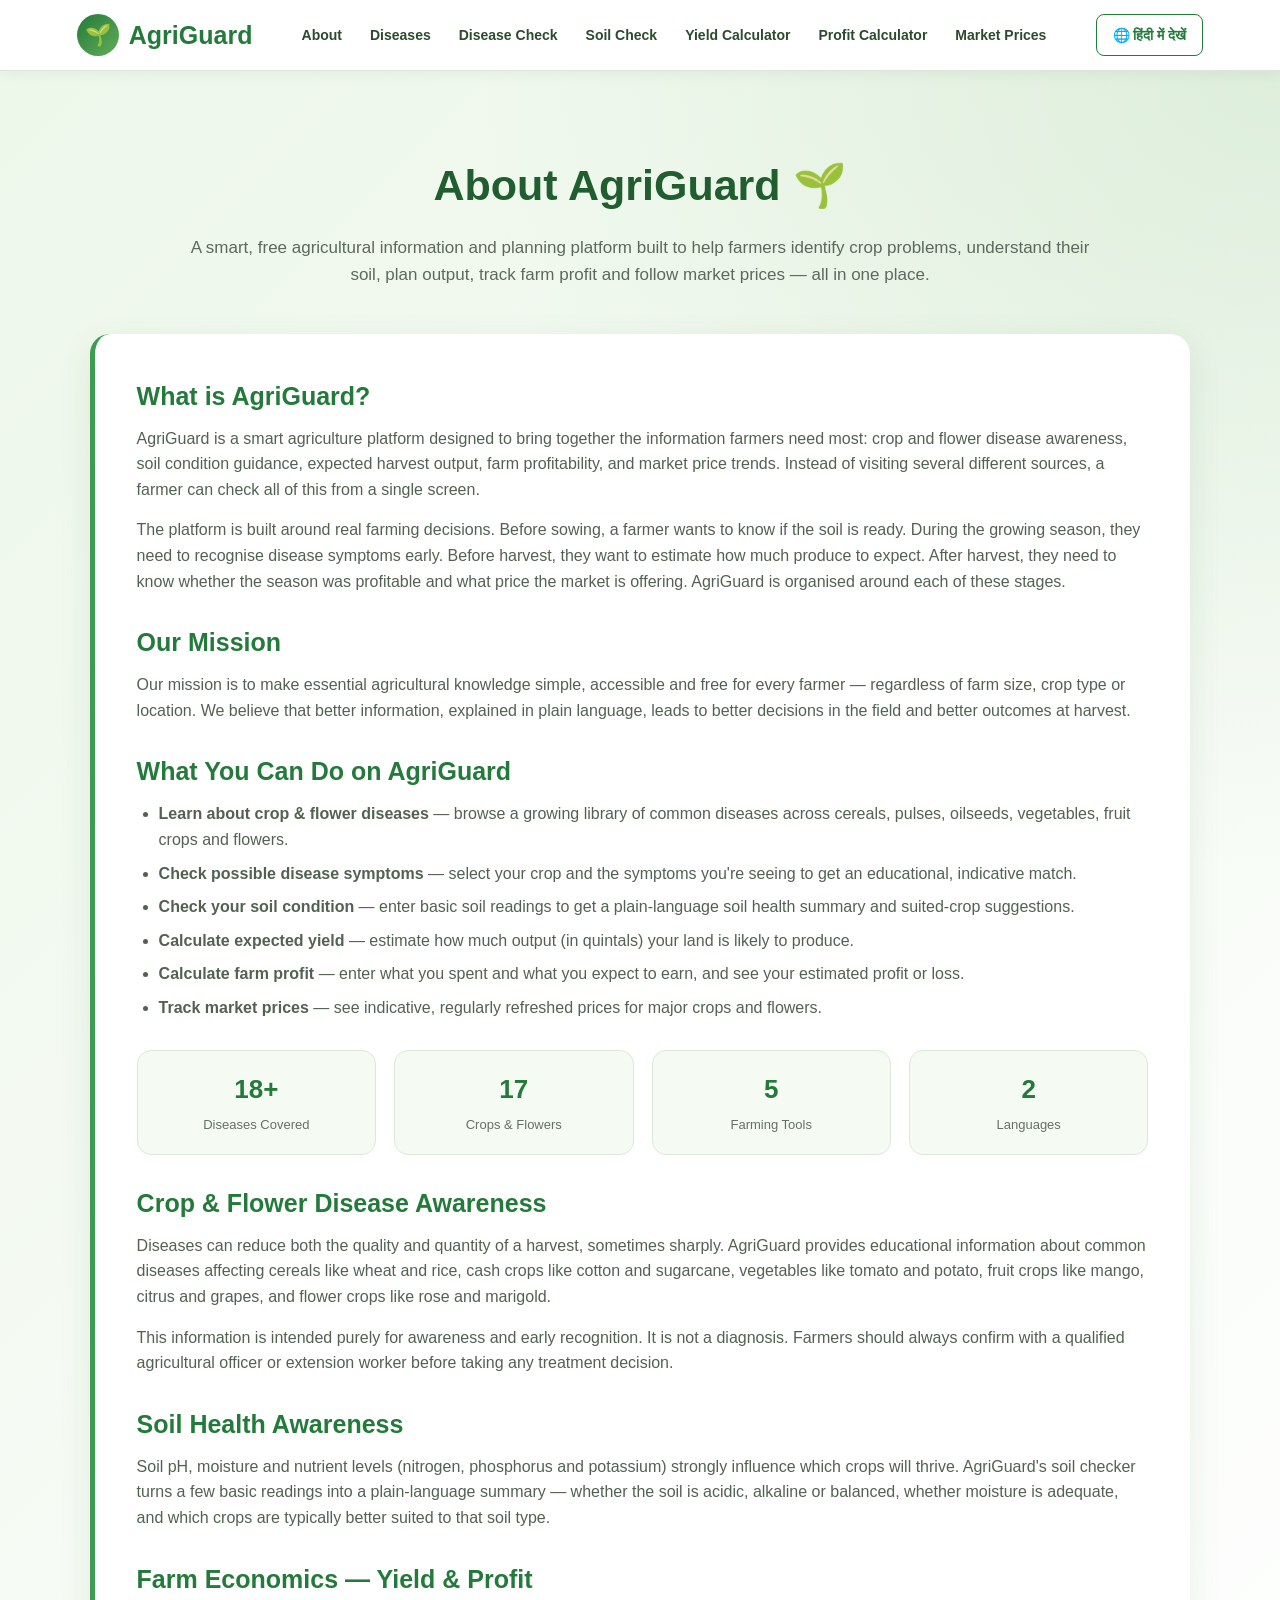
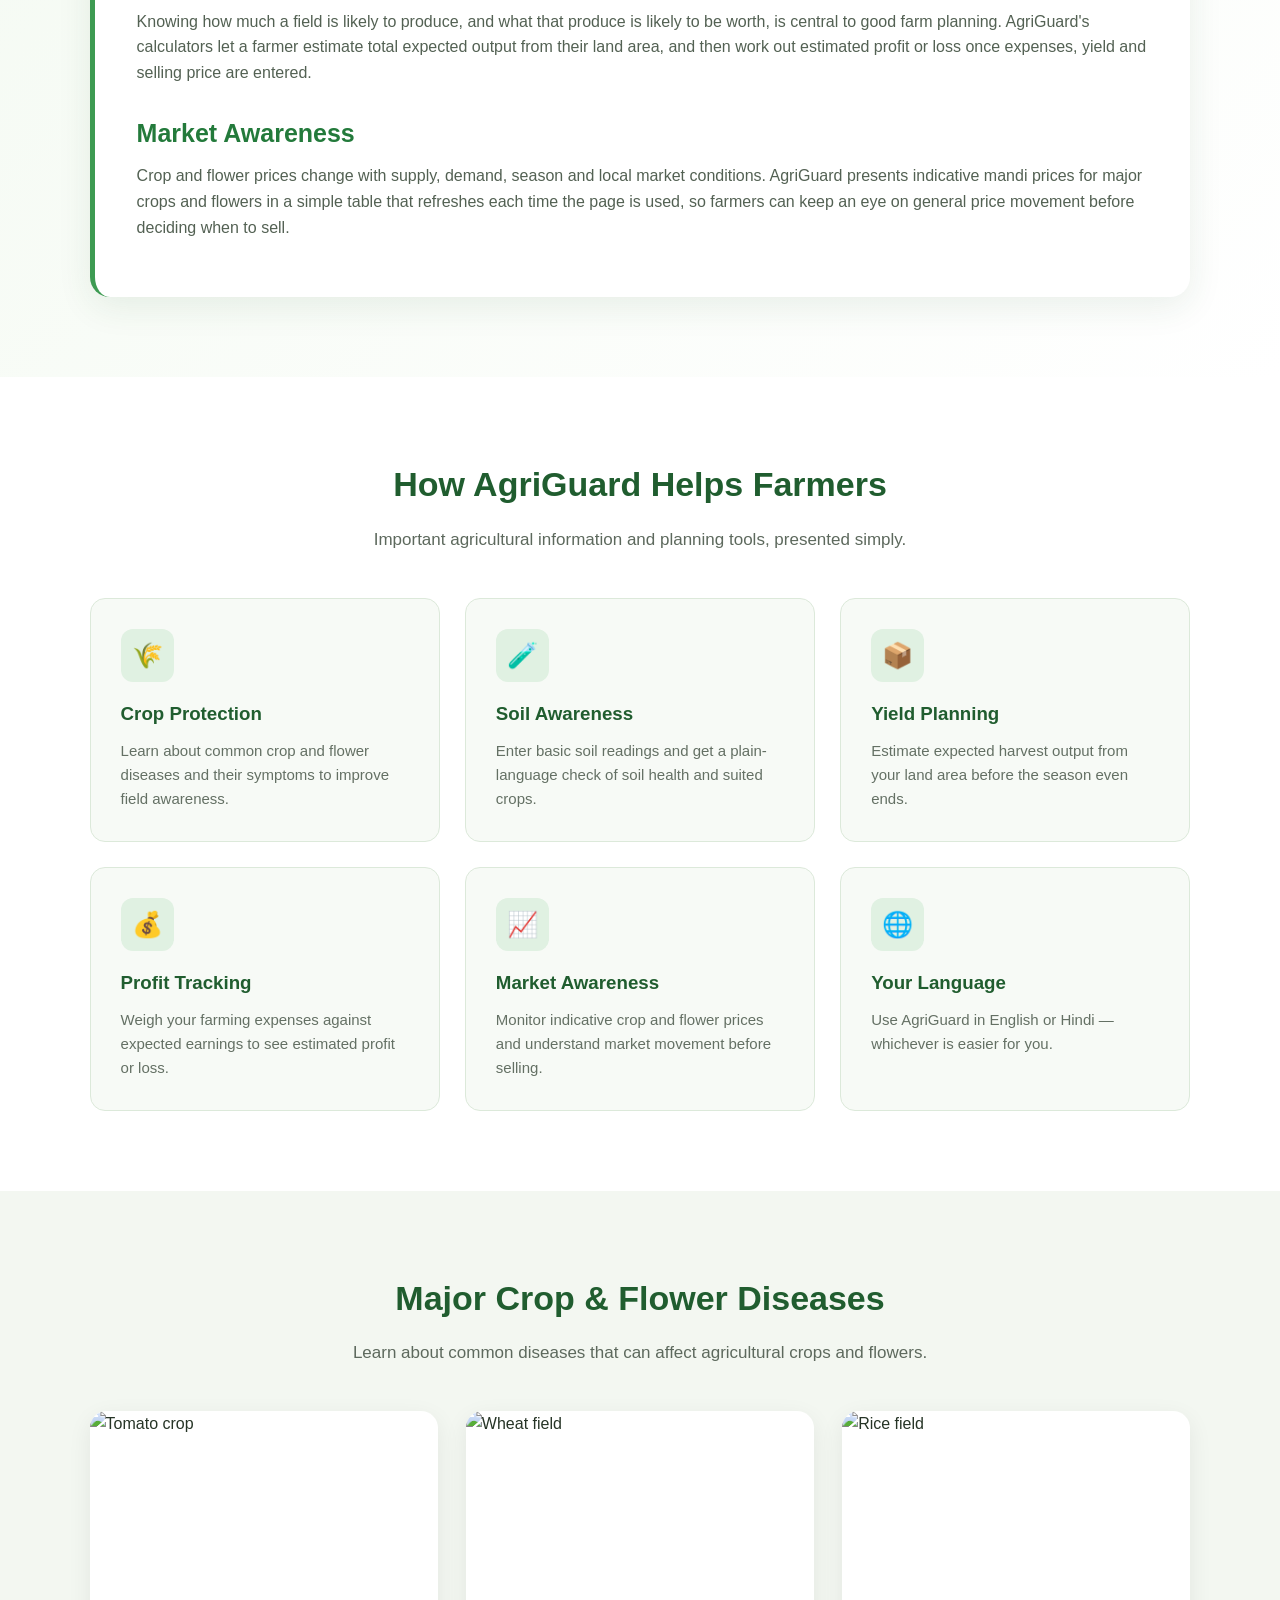
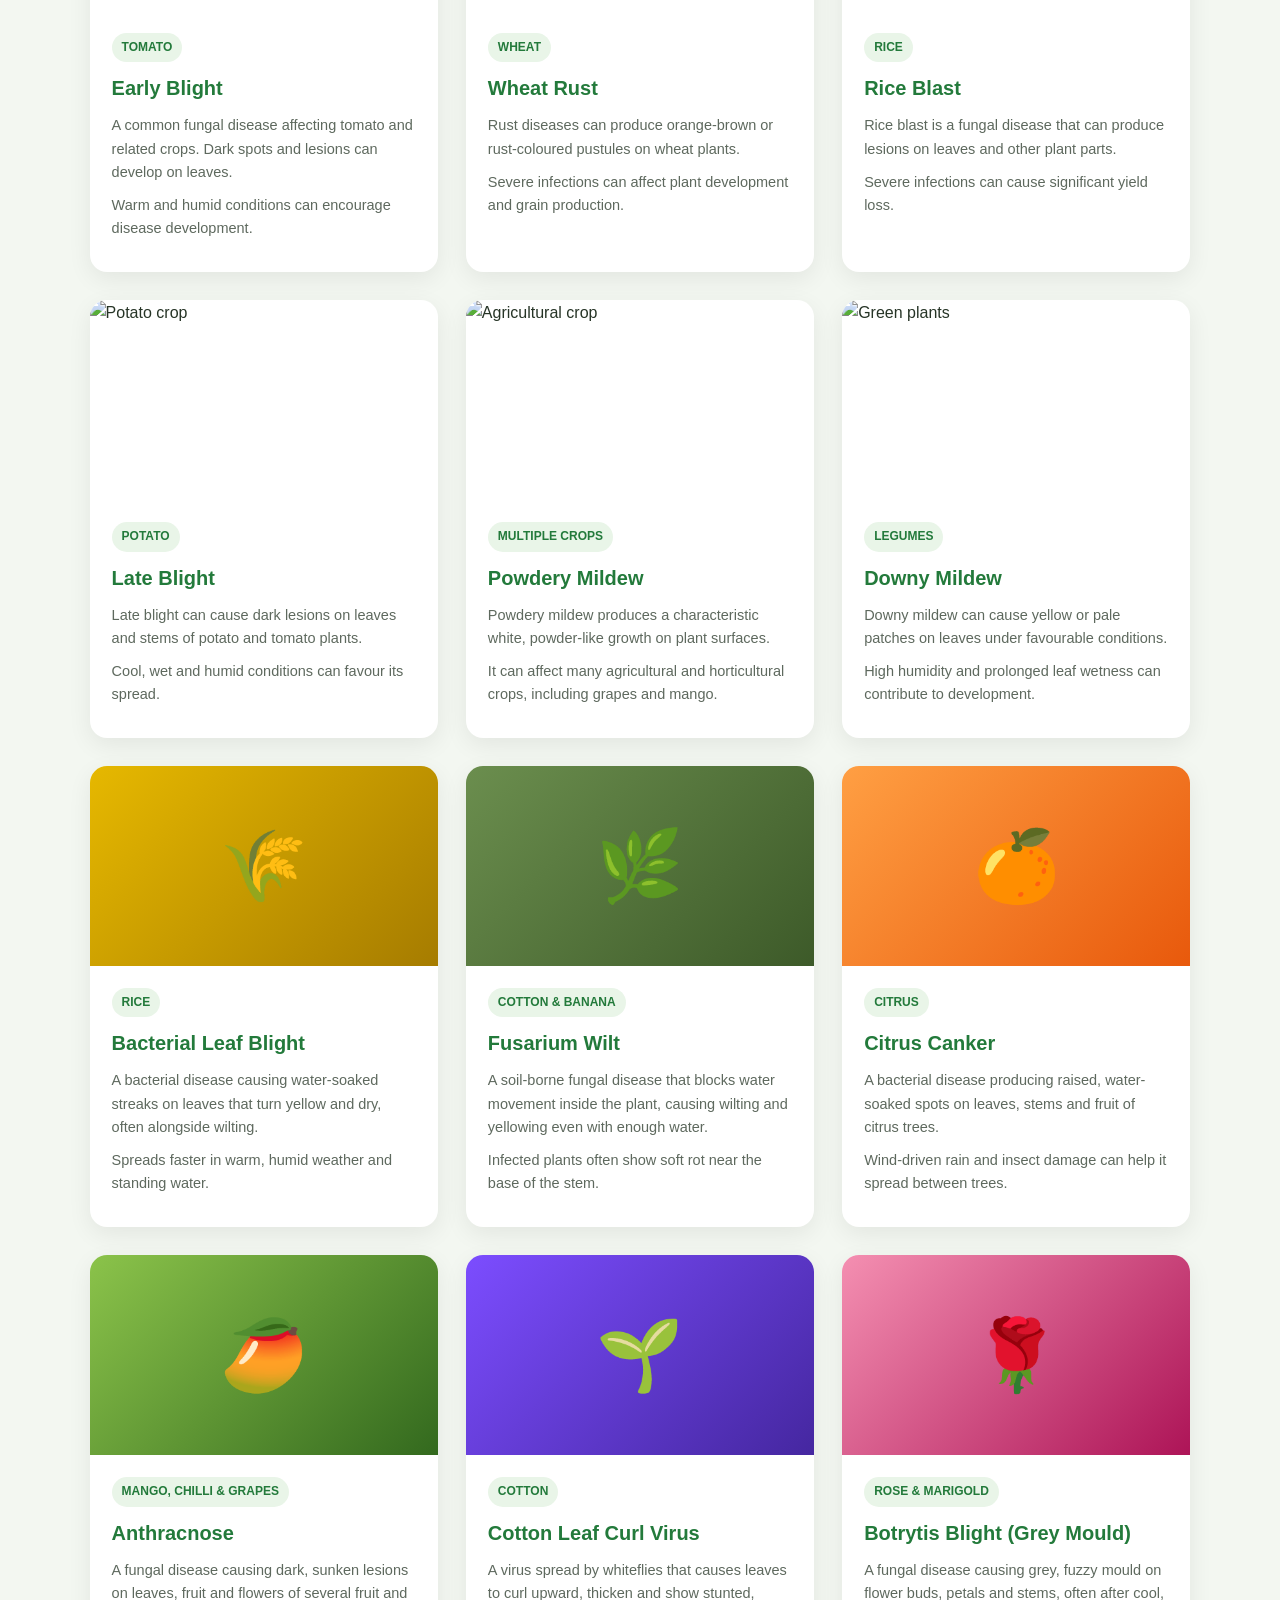
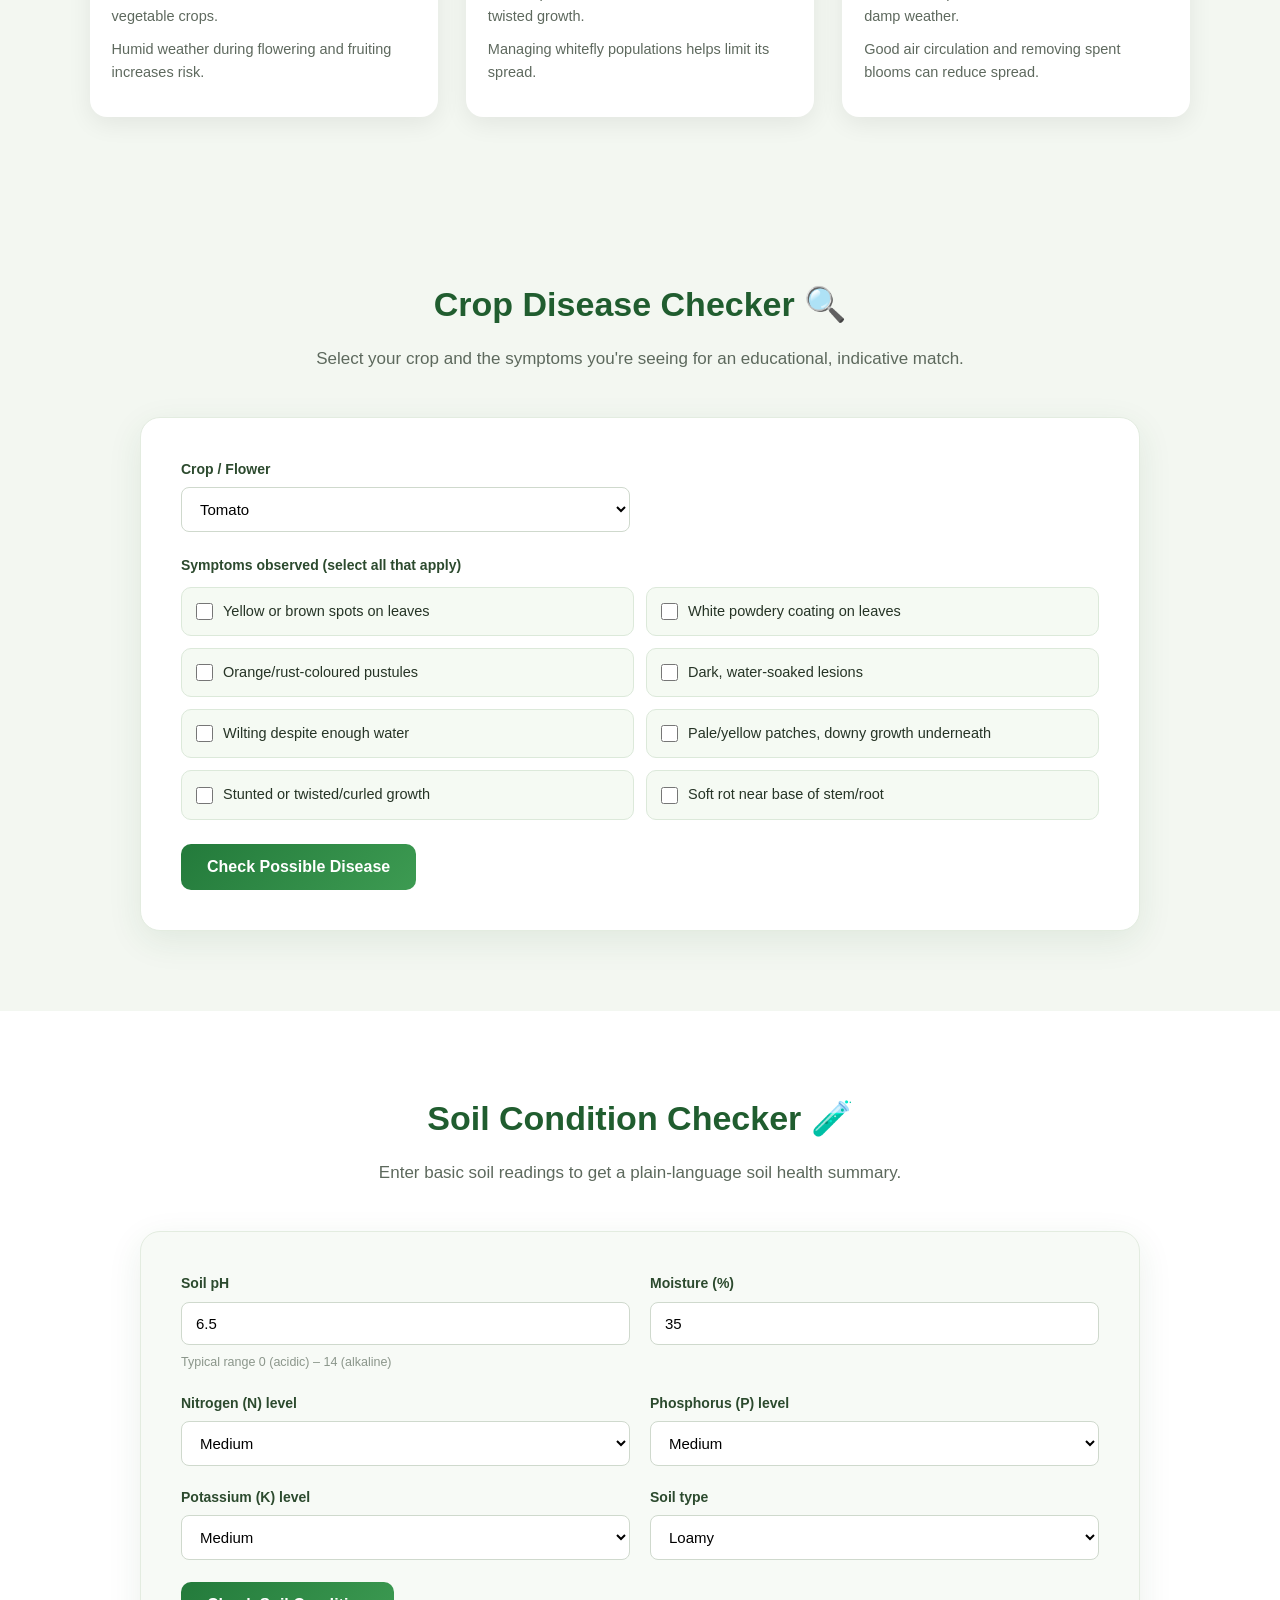
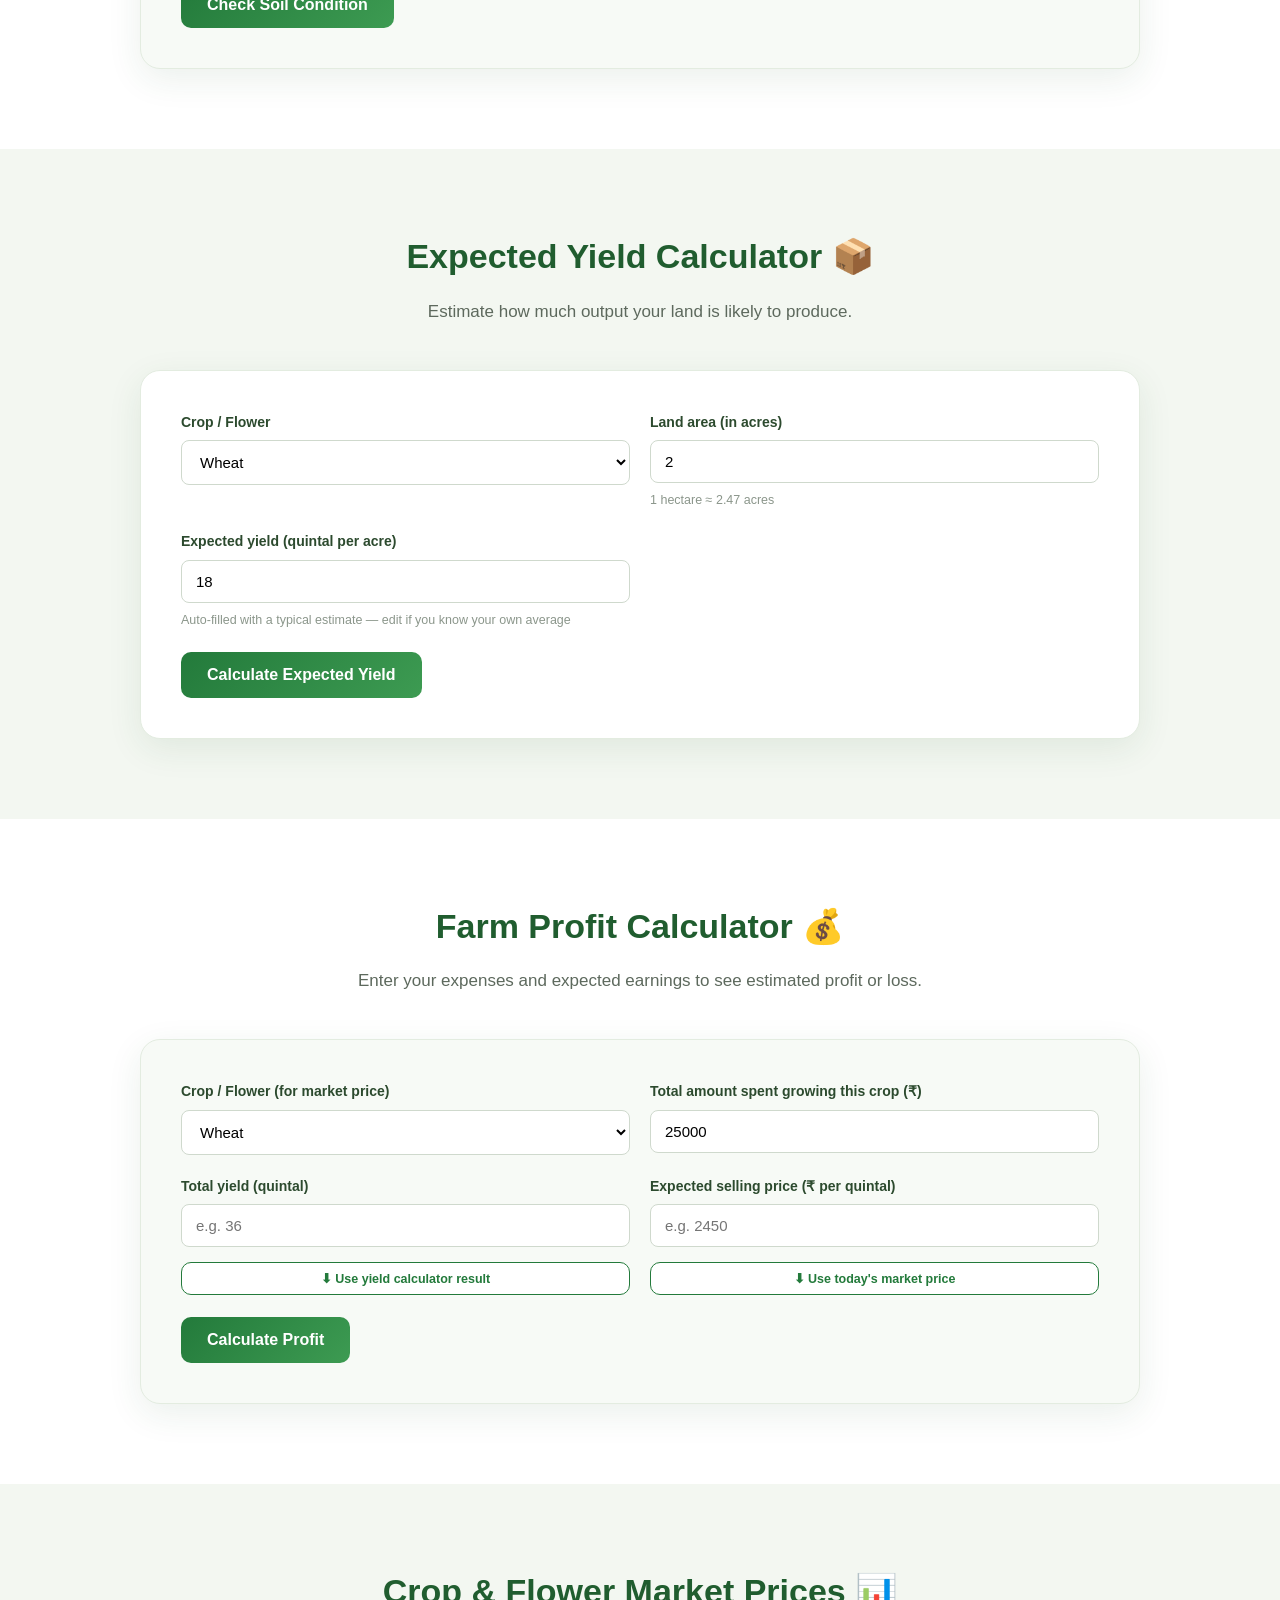
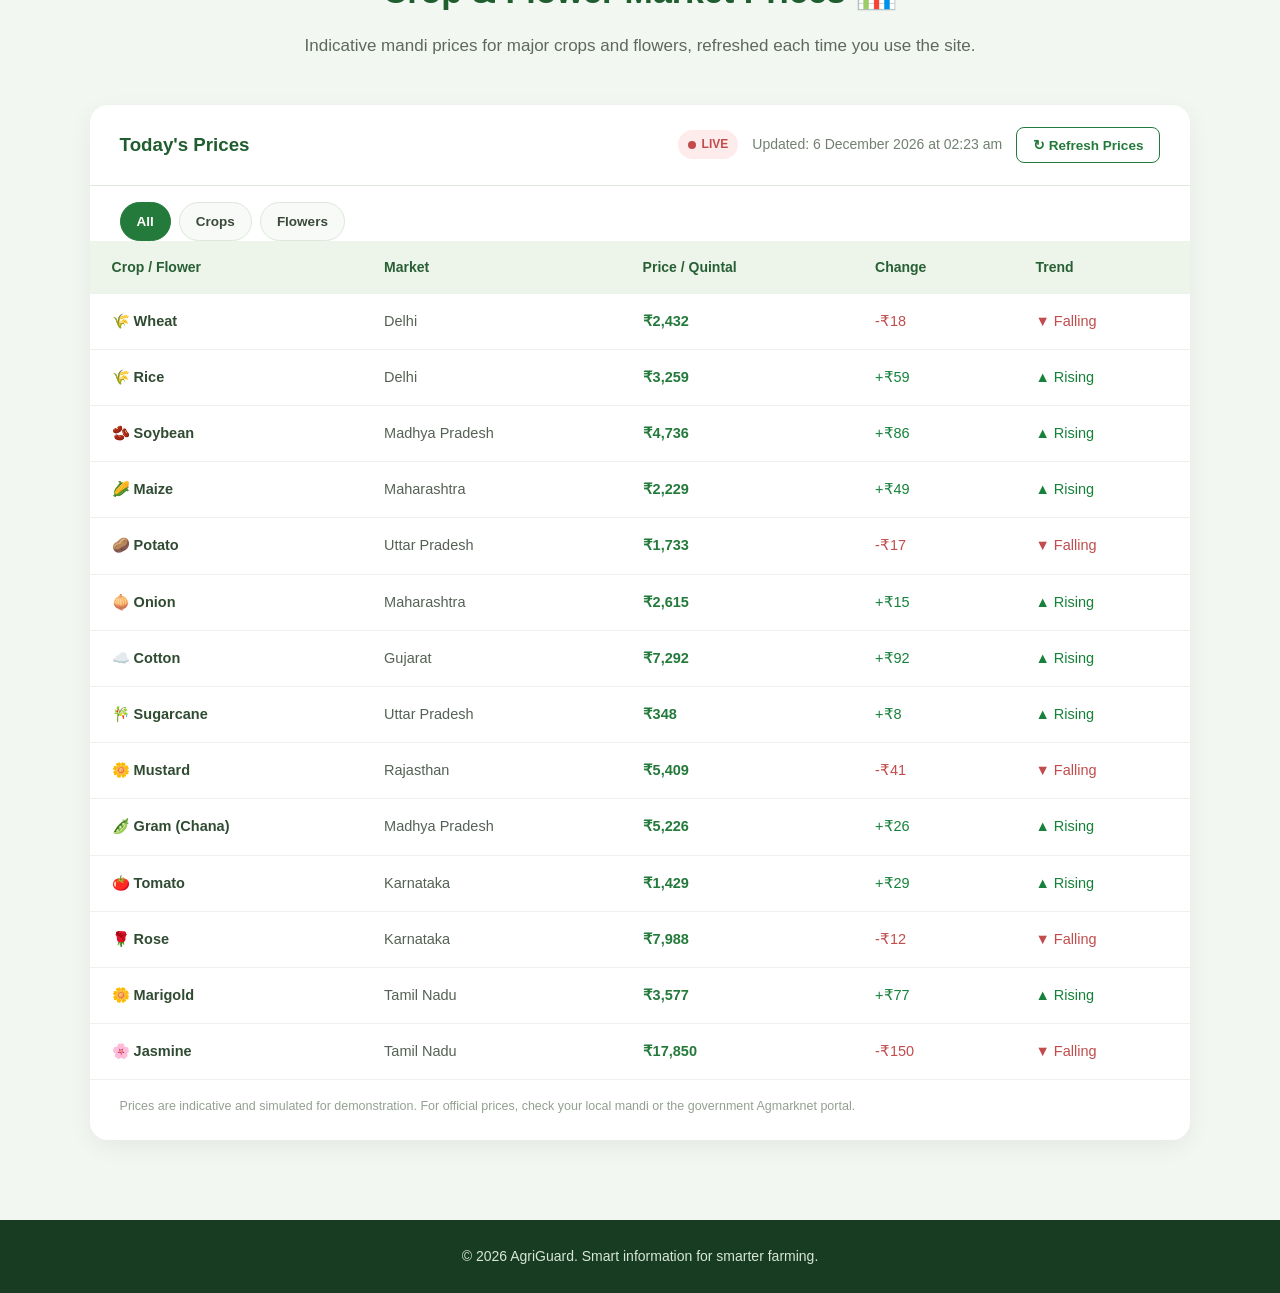
==== english.html @ d54806d8 "Add files via upload" ====
<!DOCTYPE html>
<html lang="en">
<head>
<meta charset="UTF-8">
<meta name="viewport" content="width=device-width, initial-scale=1.0">
<title>AgriGuard | Smart Agriculture Platform</title>
<link rel="stylesheet" href="styles.css">
</head>
<body>

<!-- ================= HEADER ================= -->
<header>
    <a href="#top" class="logo"><span class="logo-icon">🌱</span> AgriGuard</a>
    <nav class="main-nav">
        <a href="#about">About</a>
        <a href="#diseases">Diseases</a>
        <a href="#disease-predictor">Disease Check</a>
        <a href="#soil-predictor">Soil Check</a>
        <a href="#yield-calc">Yield Calculator</a>
        <a href="#profit-calc">Profit Calculator</a>
        <a href="#market">Market Prices</a>
    </nav>
    <a href="hindi.html" class="lang-switch">🌐 हिंदी में देखें</a>
</header>

<div id="top"></div>

<!-- ================= ABOUT ================= -->
<section class="about" id="about">
    <div class="section-heading">
        <h1>About AgriGuard 🌱</h1>
        <p>
            A smart, free agricultural information and planning platform built
            to help farmers identify crop problems, understand their soil,
            plan output, track farm profit and follow market prices — all in
            one place.
        </p>
    </div>

    <div class="about-container">
        <div class="about-content">

            <h3>What is AgriGuard?</h3>
            <p>
                AgriGuard is a smart agriculture platform designed to bring
                together the information farmers need most: crop and flower
                disease awareness, soil condition guidance, expected harvest
                output, farm profitability, and market price trends. Instead
                of visiting several different sources, a farmer can check all
                of this from a single screen.
            </p>
            <p>
                The platform is built around real farming decisions. Before
                sowing, a farmer wants to know if the soil is ready. During
                the growing season, they need to recognise disease symptoms
                early. Before harvest, they want to estimate how much produce
                to expect. After harvest, they need to know whether the
                season was profitable and what price the market is offering.
                AgriGuard is organised around each of these stages.
            </p>

            <h3>Our Mission</h3>
            <p>
                Our mission is to make essential agricultural knowledge
                simple, accessible and free for every farmer — regardless of
                farm size, crop type or location. We believe that better
                information, explained in plain language, leads to better
                decisions in the field and better outcomes at harvest.
            </p>

            <h3>What You Can Do on AgriGuard</h3>
            <ul>
                <li><strong>Learn about crop &amp; flower diseases</strong> — browse a growing library of common diseases across cereals, pulses, oilseeds, vegetables, fruit crops and flowers.</li>
                <li><strong>Check possible disease symptoms</strong> — select your crop and the symptoms you're seeing to get an educational, indicative match.</li>
                <li><strong>Check your soil condition</strong> — enter basic soil readings to get a plain-language soil health summary and suited-crop suggestions.</li>
                <li><strong>Calculate expected yield</strong> — estimate how much output (in quintals) your land is likely to produce.</li>
                <li><strong>Calculate farm profit</strong> — enter what you spent and what you expect to earn, and see your estimated profit or loss.</li>
                <li><strong>Track market prices</strong> — see indicative, regularly refreshed prices for major crops and flowers.</li>
            </ul>

            <div class="about-stats">
                <div class="about-stat"><div class="num">18+</div><div class="lbl">Diseases Covered</div></div>
                <div class="about-stat"><div class="num">17</div><div class="lbl">Crops &amp; Flowers</div></div>
                <div class="about-stat"><div class="num">5</div><div class="lbl">Farming Tools</div></div>
                <div class="about-stat"><div class="num">2</div><div class="lbl">Languages</div></div>
            </div>

            <h3>Crop &amp; Flower Disease Awareness</h3>
            <p>
                Diseases can reduce both the quality and quantity of a
                harvest, sometimes sharply. AgriGuard provides educational
                information about common diseases affecting cereals like
                wheat and rice, cash crops like cotton and sugarcane,
                vegetables like tomato and potato, fruit crops like mango,
                citrus and grapes, and flower crops like rose and marigold.
            </p>
            <p>
                This information is intended purely for awareness and early
                recognition. It is not a diagnosis. Farmers should always
                confirm with a qualified agricultural officer or extension
                worker before taking any treatment decision.
            </p>

            <h3>Soil Health Awareness</h3>
            <p>
                Soil pH, moisture and nutrient levels (nitrogen, phosphorus
                and potassium) strongly influence which crops will thrive.
                AgriGuard's soil checker turns a few basic readings into a
                plain-language summary — whether the soil is acidic,
                alkaline or balanced, whether moisture is adequate, and which
                crops are typically better suited to that soil type.
            </p>

            <h3>Farm Economics — Yield &amp; Profit</h3>
            <p>
                Knowing how much a field is likely to produce, and what that
                produce is likely to be worth, is central to good farm
                planning. AgriGuard's calculators let a farmer estimate total
                expected output from their land area, and then work out
                estimated profit or loss once expenses, yield and selling
                price are entered.
            </p>

            <h3>Market Awareness</h3>
            <p>
                Crop and flower prices change with supply, demand, season and
                local market conditions. AgriGuard presents indicative mandi
                prices for major crops and flowers in a simple table that
                refreshes each time the page is used, so farmers can keep an
                eye on general price movement before deciding when to sell.
            </p>

        </div>
    </div>
</section>


<!-- ================= BENEFITS ================= -->
<section class="benefits">
    <div class="section-heading">
        <h2>How AgriGuard Helps Farmers</h2>
        <p>Important agricultural information and planning tools, presented simply.</p>
    </div>
    <div class="benefits-grid">
        <div class="benefit-card">
            <div class="benefit-icon">🌾</div>
            <h3>Crop Protection</h3>
            <p>Learn about common crop and flower diseases and their symptoms to improve field awareness.</p>
        </div>
        <div class="benefit-card">
            <div class="benefit-icon">🧪</div>
            <h3>Soil Awareness</h3>
            <p>Enter basic soil readings and get a plain-language check of soil health and suited crops.</p>
        </div>
        <div class="benefit-card">
            <div class="benefit-icon">📦</div>
            <h3>Yield Planning</h3>
            <p>Estimate expected harvest output from your land area before the season even ends.</p>
        </div>
        <div class="benefit-card">
            <div class="benefit-icon">💰</div>
            <h3>Profit Tracking</h3>
            <p>Weigh your farming expenses against expected earnings to see estimated profit or loss.</p>
        </div>
        <div class="benefit-card">
            <div class="benefit-icon">📈</div>
            <h3>Market Awareness</h3>
            <p>Monitor indicative crop and flower prices and understand market movement before selling.</p>
        </div>
        <div class="benefit-card">
            <div class="benefit-icon">🌐</div>
            <h3>Your Language</h3>
            <p>Use AgriGuard in English or Hindi — whichever is easier for you.</p>
        </div>
    </div>
</section>


<!-- ================= DISEASES ================= -->
<section class="diseases" id="diseases">
    <div class="section-heading">
        <h2>Major Crop &amp; Flower Diseases</h2>
        <p>Learn about common diseases that can affect agricultural crops and flowers.</p>
    </div>

    <div class="disease-grid">

        <div class="disease-card">
            <img class="disease-image" src="https://images.unsplash.com/photo-1592982537447-7440770cbfc9?auto=format&fit=crop&w=900&q=80" alt="Tomato crop">
            <div class="disease-info">
                <span class="disease-label">TOMATO</span>
                <h3>Early Blight</h3>
                <p>A common fungal disease affecting tomato and related crops. Dark spots and lesions can develop on leaves.</p>
                <p>Warm and humid conditions can encourage disease development.</p>
            </div>
        </div>

        <div class="disease-card">
            <img class="disease-image" src="https://images.unsplash.com/photo-1625246333195-78d9c38ad449?auto=format&fit=crop&w=900&q=80" alt="Wheat field">
            <div class="disease-info">
                <span class="disease-label">WHEAT</span>
                <h3>Wheat Rust</h3>
                <p>Rust diseases can produce orange-brown or rust-coloured pustules on wheat plants.</p>
                <p>Severe infections can affect plant development and grain production.</p>
            </div>
        </div>

        <div class="disease-card">
            <img class="disease-image" src="https://images.unsplash.com/photo-1530267981375-f0de937f5f13?auto=format&fit=crop&w=900&q=80" alt="Rice field">
            <div class="disease-info">
                <span class="disease-label">RICE</span>
                <h3>Rice Blast</h3>
                <p>Rice blast is a fungal disease that can produce lesions on leaves and other plant parts.</p>
                <p>Severe infections can cause significant yield loss.</p>
            </div>
        </div>

        <div class="disease-card">
            <img class="disease-image" src="https://images.unsplash.com/photo-1598512752271-33f913a5af13?auto=format&fit=crop&w=900&q=80" alt="Potato crop">
            <div class="disease-info">
                <span class="disease-label">POTATO</span>
                <h3>Late Blight</h3>
                <p>Late blight can cause dark lesions on leaves and stems of potato and tomato plants.</p>
                <p>Cool, wet and humid conditions can favour its spread.</p>
            </div>
        </div>

        <div class="disease-card">
            <img class="disease-image" src="https://images.unsplash.com/photo-1560493676-04071c5f467b?auto=format&fit=crop&w=900&q=80" alt="Agricultural crop">
            <div class="disease-info">
                <span class="disease-label">MULTIPLE CROPS</span>
                <h3>Powdery Mildew</h3>
                <p>Powdery mildew produces a characteristic white, powder-like growth on plant surfaces.</p>
                <p>It can affect many agricultural and horticultural crops, including grapes and mango.</p>
            </div>
        </div>

        <div class="disease-card">
            <img class="disease-image" src="https://images.unsplash.com/photo-1511739001486-6bfe10ce785f?auto=format&fit=crop&w=900&q=80" alt="Green plants">
            <div class="disease-info">
                <span class="disease-label">LEGUMES</span>
                <h3>Downy Mildew</h3>
                <p>Downy mildew can cause yellow or pale patches on leaves under favourable conditions.</p>
                <p>High humidity and prolonged leaf wetness can contribute to development.</p>
            </div>
        </div>

        <div class="disease-card">
            <div class="disease-image" style="background:linear-gradient(135deg,#e6b800,#a67c00);display:flex;align-items:center;justify-content:center;font-size:70px;height:200px;">🌾</div>
            <div class="disease-info">
                <span class="disease-label">RICE</span>
                <h3>Bacterial Leaf Blight</h3>
                <p>A bacterial disease causing water-soaked streaks on leaves that turn yellow and dry, often alongside wilting.</p>
                <p>Spreads faster in warm, humid weather and standing water.</p>
            </div>
        </div>

        <div class="disease-card">
            <div class="disease-image" style="background:linear-gradient(135deg,#6b8e4e,#3d5a29);display:flex;align-items:center;justify-content:center;font-size:70px;height:200px;">🌿</div>
            <div class="disease-info">
                <span class="disease-label">COTTON &amp; BANANA</span>
                <h3>Fusarium Wilt</h3>
                <p>A soil-borne fungal disease that blocks water movement inside the plant, causing wilting and yellowing even with enough water.</p>
                <p>Infected plants often show soft rot near the base of the stem.</p>
            </div>
        </div>

        <div class="disease-card">
            <div class="disease-image" style="background:linear-gradient(135deg,#ff9f43,#e8590c);display:flex;align-items:center;justify-content:center;font-size:70px;height:200px;">🍊</div>
            <div class="disease-info">
                <span class="disease-label">CITRUS</span>
                <h3>Citrus Canker</h3>
                <p>A bacterial disease producing raised, water-soaked spots on leaves, stems and fruit of citrus trees.</p>
                <p>Wind-driven rain and insect damage can help it spread between trees.</p>
            </div>
        </div>

        <div class="disease-card">
            <div class="disease-image" style="background:linear-gradient(135deg,#8bc34a,#33691e);display:flex;align-items:center;justify-content:center;font-size:70px;height:200px;">🥭</div>
            <div class="disease-info">
                <span class="disease-label">MANGO, CHILLI &amp; GRAPES</span>
                <h3>Anthracnose</h3>
                <p>A fungal disease causing dark, sunken lesions on leaves, fruit and flowers of several fruit and vegetable crops.</p>
                <p>Humid weather during flowering and fruiting increases risk.</p>
            </div>
        </div>

        <div class="disease-card">
            <div class="disease-image" style="background:linear-gradient(135deg,#7c4dff,#4527a0);display:flex;align-items:center;justify-content:center;font-size:70px;height:200px;">🌱</div>
            <div class="disease-info">
                <span class="disease-label">COTTON</span>
                <h3>Cotton Leaf Curl Virus</h3>
                <p>A virus spread by whiteflies that causes leaves to curl upward, thicken and show stunted, twisted growth.</p>
                <p>Managing whitefly populations helps limit its spread.</p>
            </div>
        </div>

        <div class="disease-card">
            <div class="disease-image" style="background:linear-gradient(135deg,#f48fb1,#ad1457);display:flex;align-items:center;justify-content:center;font-size:70px;height:200px;">🌹</div>
            <div class="disease-info">
                <span class="disease-label">ROSE &amp; MARIGOLD</span>
                <h3>Botrytis Blight (Grey Mould)</h3>
                <p>A fungal disease causing grey, fuzzy mould on flower buds, petals and stems, often after cool, damp weather.</p>
                <p>Good air circulation and removing spent blooms can reduce spread.</p>
            </div>
        </div>

    </div>
</section>


<!-- ================= DISEASE PREDICTOR ================= -->
<section class="tool-section" id="disease-predictor">
    <div class="section-heading">
        <h2>Crop Disease Checker 🔍</h2>
        <p>Select your crop and the symptoms you're seeing for an educational, indicative match.</p>
    </div>

    <div class="tool-box">
        <div class="field-grid">
            <div class="field">
                <label for="pd-crop">Crop / Flower</label>
                <select id="pd-crop">
                    <option value="Tomato">Tomato</option>
                    <option value="Potato">Potato</option>
                    <option value="Wheat">Wheat</option>
                    <option value="Rice">Rice</option>
                    <option value="Cotton">Cotton</option>
                    <option value="Sugarcane">Sugarcane</option>
                    <option value="Maize">Maize</option>
                    <option value="Soybean">Soybean</option>
                    <option value="Mustard">Mustard</option>
                    <option value="Chilli">Chilli</option>
                    <option value="Mango">Mango</option>
                    <option value="Citrus">Citrus</option>
                    <option value="Grapes">Grapes</option>
                    <option value="Banana">Banana</option>
                    <option value="Cabbage">Cabbage</option>
                    <option value="Rose">Rose</option>
                    <option value="Marigold">Marigold</option>
                    <option value="Jasmine">Jasmine</option>
                </select>
            </div>
        </div>

        <label style="font-size:14px;font-weight:600;color:#2c4a2e;display:block;margin-bottom:10px;">
            Symptoms observed (select all that apply)
        </label>
        <div class="symptom-grid">
            <label class="symptom-check"><input type="checkbox" value="1"> Yellow or brown spots on leaves</label>
            <label class="symptom-check"><input type="checkbox" value="2"> White powdery coating on leaves</label>
            <label class="symptom-check"><input type="checkbox" value="3"> Orange/rust-coloured pustules</label>
            <label class="symptom-check"><input type="checkbox" value="4"> Dark, water-soaked lesions</label>
            <label class="symptom-check"><input type="checkbox" value="5"> Wilting despite enough water</label>
            <label class="symptom-check"><input type="checkbox" value="6"> Pale/yellow patches, downy growth underneath</label>
            <label class="symptom-check"><input type="checkbox" value="7"> Stunted or twisted/curled growth</label>
            <label class="symptom-check"><input type="checkbox" value="8"> Soft rot near base of stem/root</label>
        </div>

        <button class="action-btn" onclick="predictDisease()">Check Possible Disease</button>

        <div class="result-box" id="pd-result">
            <h4 id="pd-title"></h4>
            <p id="pd-confidence"></p>
            <p id="pd-desc"></p>
            <p id="pd-advice"></p>
            <p style="font-size:12.5px;color:#8b968b;margin-top:10px;">
                This is educational information only, not a diagnosis. Please confirm with a qualified
                agricultural officer before taking treatment decisions.
            </p>
        </div>
    </div>
</section>


<!-- ================= SOIL PREDICTOR ================= -->
<section class="tool-section alt" id="soil-predictor">
    <div class="section-heading">
        <h2>Soil Condition Checker 🧪</h2>
        <p>Enter basic soil readings to get a plain-language soil health summary.</p>
    </div>

    <div class="tool-box">
        <div class="field-grid">
            <div class="field">
                <label for="soil-ph">Soil pH</label>
                <input type="number" id="soil-ph" min="0" max="14" step="0.1" placeholder="e.g. 6.5" value="6.5">
                <span class="field-hint">Typical range 0 (acidic) – 14 (alkaline)</span>
            </div>
            <div class="field">
                <label for="soil-moisture">Moisture (%)</label>
                <input type="number" id="soil-moisture" min="0" max="100" step="1" placeholder="e.g. 35" value="35">
            </div>
            <div class="field">
                <label for="soil-n">Nitrogen (N) level</label>
                <select id="soil-n"><option>Low</option><option selected>Medium</option><option>High</option></select>
            </div>
            <div class="field">
                <label for="soil-p">Phosphorus (P) level</label>
                <select id="soil-p"><option>Low</option><option selected>Medium</option><option>High</option></select>
            </div>
            <div class="field">
                <label for="soil-k">Potassium (K) level</label>
                <select id="soil-k"><option>Low</option><option selected>Medium</option><option>High</option></select>
            </div>
            <div class="field">
                <label for="soil-type">Soil type</label>
                <select id="soil-type">
                    <option>Loamy</option>
                    <option>Sandy</option>
                    <option>Clay</option>
                    <option>Silty</option>
                    <option>Black (Regur)</option>
                    <option>Red</option>
                </select>
            </div>
        </div>

        <button class="action-btn" onclick="predictSoil()">Check Soil Condition</button>

        <div class="result-box" id="soil-result">
            <h4 id="soil-title"></h4>
            <p id="soil-ph-line"></p>
            <p id="soil-moisture-line"></p>
            <p id="soil-npk-line"></p>
            <p id="soil-suited-line"></p>
            <p id="soil-tip" style="margin-top:8px;"></p>
        </div>
    </div>
</section>


<!-- ================= YIELD CALCULATOR ================= -->
<section class="tool-section" id="yield-calc">
    <div class="section-heading">
        <h2>Expected Yield Calculator 📦</h2>
        <p>Estimate how much output your land is likely to produce.</p>
    </div>

    <div class="tool-box">
        <div class="field-grid">
            <div class="field">
                <label for="yc-crop">Crop / Flower</label>
                <select id="yc-crop" onchange="fillYieldDefault()"></select>
            </div>
            <div class="field">
                <label for="yc-area">Land area (in acres)</label>
                <input type="number" id="yc-area" min="0" step="0.1" placeholder="e.g. 2" value="2">
                <span class="field-hint">1 hectare ≈ 2.47 acres</span>
            </div>
            <div class="field">
                <label for="yc-rate">Expected yield (quintal per acre)</label>
                <input type="number" id="yc-rate" min="0" step="0.1">
                <span class="field-hint">Auto-filled with a typical estimate — edit if you know your own average</span>
            </div>
        </div>

        <button class="action-btn" onclick="calculateYield()">Calculate Expected Yield</button>

        <div class="result-box" id="yc-result">
            <h4>Estimated Output</h4>
            <div class="result-row"><span>Total yield</span><span class="val big" id="yc-quintal">—</span></div>
            <div class="result-row"><span>In kilograms</span><span class="val" id="yc-kg">—</span></div>
            <div class="result-row"><span>In tonnes</span><span class="val" id="yc-tonne">—</span></div>
            <p style="font-size:12.5px;color:#8b968b;margin-top:10px;">
                Actual yield depends on variety, weather, irrigation and field management. Treat this as a planning
                estimate, not a guarantee.
            </p>
        </div>
    </div>
</section>


<!-- ================= PROFIT CALCULATOR ================= -->
<section class="tool-section alt" id="profit-calc">
    <div class="section-heading">
        <h2>Farm Profit Calculator 💰</h2>
        <p>Enter your expenses and expected earnings to see estimated profit or loss.</p>
    </div>

    <div class="tool-box">
        <div class="field-grid">
            <div class="field">
                <label for="pc-crop">Crop / Flower (for market price)</label>
                <select id="pc-crop"></select>
            </div>
            <div class="field">
                <label for="pc-expense">Total amount spent growing this crop (₹)</label>
                <input type="number" id="pc-expense" min="0" step="100" placeholder="e.g. 25000" value="25000">
            </div>
            <div class="field">
                <label for="pc-yield">Total yield (quintal)</label>
                <input type="number" id="pc-yield" min="0" step="0.1" placeholder="e.g. 36">
                <button class="action-btn secondary" style="margin-top:8px;padding:8px 12px;font-size:12.5px;" onclick="pullYieldIntoProfit()">⬇ Use yield calculator result</button>
            </div>
            <div class="field">
                <label for="pc-price">Expected selling price (₹ per quintal)</label>
                <input type="number" id="pc-price" min="0" step="10" placeholder="e.g. 2450">
                <button class="action-btn secondary" style="margin-top:8px;padding:8px 12px;font-size:12.5px;" onclick="pullPriceIntoProfit()">⬇ Use today's market price</button>
            </div>
        </div>

        <button class="action-btn" onclick="calculateProfit()">Calculate Profit</button>

        <div class="result-box" id="pc-result">
            <h4 id="pc-title">Estimated Result</h4>
            <div class="result-row"><span>Total expenses</span><span class="val" id="pc-out-expense">—</span></div>
            <div class="result-row"><span>Total revenue</span><span class="val" id="pc-out-revenue">—</span></div>
            <div class="result-row"><span id="pc-pl-label">Net profit</span><span class="val big" id="pc-out-profit">—</span></div>
            <div class="result-row"><span>Profit margin</span><span class="val" id="pc-out-margin">—</span></div>
        </div>
    </div>
</section>


<!-- ================= MARKET ================= -->
<section class="market" id="market">
    <div class="section-heading">
        <h2>Crop &amp; Flower Market Prices 📊</h2>
        <p>Indicative mandi prices for major crops and flowers, refreshed each time you use the site.</p>
    </div>

    <div class="market-container">
        <div class="market-header">
            <h3>Today's Prices</h3>
            <div class="market-meta">
                <span class="live-badge"><span class="live-dot"></span> LIVE</span>
                <div class="market-date" id="marketDate">Loading...</div>
                <button class="refresh-btn" onclick="refreshMarket()">↻ Refresh Prices</button>
            </div>
        </div>

        <div class="market-tabs">
            <div class="market-tab active" data-cat="all" onclick="filterMarket('all',this)">All</div>
            <div class="market-tab" data-cat="crop" onclick="filterMarket('crop',this)">Crops</div>
            <div class="market-tab" data-cat="flower" onclick="filterMarket('flower',this)">Flowers</div>
        </div>

        <div class="table-wrapper">
            <table>
                <thead>
                    <tr><th>Crop / Flower</th><th>Market</th><th>Price / Quintal</th><th>Change</th><th>Trend</th></tr>
                </thead>
                <tbody id="market-body"></tbody>
            </table>
        </div>
        <div class="market-note">
            Prices are indicative and simulated for demonstration. For official prices, check your local mandi
            or the government Agmarknet portal.
        </div>
    </div>
</section>


<!-- ================= FOOTER ================= -->
<footer>© 2026 AgriGuard. Smart information for smarter farming.</footer>


<script>
/* ================= DATE ================= */
const today = new Date();
document.getElementById("marketDate").textContent = "Updated: " + today.toLocaleString("en-IN", {
    day: "numeric", month: "long", year: "numeric", hour: "2-digit", minute: "2-digit"
});

/* ================= DISEASE PREDICTOR ================= */
const symptomLabels = {
    1: "yellow/brown leaf spots", 2: "white powdery coating", 3: "rust pustules",
    4: "dark water-soaked lesions", 5: "wilting despite water", 6: "downy pale patches",
    7: "stunted/curled growth", 8: "soft basal rot"
};

const diseaseDB = {
    Tomato: [
        { name: "Early Blight", symptoms: [1,4], advice: "Remove infected lower leaves, improve airflow between plants, and avoid overhead watering." },
        { name: "Late Blight", symptoms: [4,6], advice: "Destroy infected plant material promptly and avoid working in the field when foliage is wet." }
    ],
    Potato: [
        { name: "Late Blight", symptoms: [4,6], advice: "Ensure good field drainage and remove infected foliage; avoid excess irrigation in cool, damp weather." }
    ],
    Wheat: [
        { name: "Wheat Rust", symptoms: [3], advice: "Use rust-resistant varieties where available and monitor fields closely during humid spells." },
        { name: "Powdery Mildew", symptoms: [2], advice: "Avoid dense sowing to improve airflow and reduce leaf wetness duration." }
    ],
    Rice: [
        { name: "Rice Blast", symptoms: [1,4], advice: "Avoid excess nitrogen fertiliser and maintain balanced water levels in the field." },
        { name: "Bacterial Leaf Blight", symptoms: [4,5], advice: "Use clean seed, avoid field flooding after storms, and remove infected debris after harvest." }
    ],
    Cotton: [
        { name: "Cotton Leaf Curl Virus", symptoms: [7], advice: "Control whitefly populations, since they spread this virus between plants." },
        { name: "Fusarium Wilt", symptoms: [5,8], advice: "Rotate crops and avoid replanting cotton in heavily infected fields." }
    ],
    Sugarcane: [
        { name: "Red Rot", symptoms: [4,5], advice: "Use disease-free seed cane and avoid waterlogging in the field." }
    ],
    Maize: [
        { name: "Maize Leaf Blight", symptoms: [1,4], advice: "Rotate crops and clear old crop residue where the fungus can survive." },
        { name: "Downy Mildew", symptoms: [6], advice: "Improve field drainage and avoid excess overhead irrigation." }
    ],
    Soybean: [
        { name: "Downy Mildew", symptoms: [6], advice: "Improve airflow between rows and avoid working the field when leaves are wet." },
        { name: "Soybean Rust", symptoms: [3], advice: "Monitor lower leaves closely, as rust often appears there first." }
    ],
    Mustard: [
        { name: "Alternaria Blight", symptoms: [1,4], advice: "Avoid dense sowing and remove infected plant debris after harvest." },
        { name: "Powdery Mildew", symptoms: [2], advice: "Wider plant spacing can reduce humidity around leaves and slow spread." }
    ],
    Chilli: [
        { name: "Anthracnose", symptoms: [4], advice: "Remove and destroy infected fruit and avoid overhead watering close to harvest." },
        { name: "Powdery Mildew", symptoms: [2], advice: "Improve airflow and avoid excess nitrogen fertiliser." }
    ],
    Mango: [
        { name: "Anthracnose", symptoms: [4], advice: "Prune for better airflow and remove fallen infected leaves and fruit." },
        { name: "Powdery Mildew", symptoms: [2], advice: "Most common during flowering in cool, humid weather; monitor blossoms closely." }
    ],
    Citrus: [
        { name: "Citrus Canker", symptoms: [1,4], advice: "Avoid working in wet orchards and disinfect pruning tools between trees." }
    ],
    Grapes: [
        { name: "Downy Mildew", symptoms: [6], advice: "Improve canopy airflow through pruning and avoid overhead irrigation." },
        { name: "Powdery Mildew", symptoms: [2], advice: "Regular canopy management reduces humidity and slows spread." }
    ],
    Banana: [
        { name: "Fusarium Wilt (Panama Disease)", symptoms: [5,8], advice: "Use disease-free planting material and avoid replanting in heavily infected soil." }
    ],
    Cabbage: [
        { name: "Black Rot", symptoms: [1,8], advice: "Use clean seed, rotate crops, and avoid working fields when foliage is wet." }
    ],
    Rose: [
        { name: "Black Spot", symptoms: [1], advice: "Remove fallen infected leaves promptly and avoid wetting foliage when watering." },
        { name: "Botrytis Blight (Grey Mould)", symptoms: [4,8], advice: "Improve air circulation around plants and remove spent blooms regularly." }
    ],
    Marigold: [
        { name: "Botrytis Blight (Grey Mould)", symptoms: [4,8], advice: "Space plants for airflow and avoid overhead watering in cool weather." }
    ],
    Jasmine: [
        { name: "Powdery Mildew", symptoms: [2], advice: "Prune for airflow and avoid excess nitrogen fertiliser during flowering." }
    ]
};

function predictDisease() {
    const crop = document.getElementById("pd-crop").value;
    const checked = Array.from(document.querySelectorAll('.symptom-grid input:checked')).map(c => parseInt(c.value));
    const candidates = diseaseDB[crop] || [];

    const box = document.getElementById("pd-result");
    box.classList.remove("show","warn","bad");

    if (checked.length === 0) {
        document.getElementById("pd-title").textContent = "Select at least one symptom";
        document.getElementById("pd-confidence").textContent = "";
        document.getElementById("pd-desc").textContent = "Choose the symptoms you're currently observing on the " + crop.toLowerCase() + " crop, then check again.";
        document.getElementById("pd-advice").textContent = "";
        box.classList.add("show","warn");
        return;
    }

    let best = null, bestScore = 0;
    candidates.forEach(d => {
        const overlap = d.symptoms.filter(s => checked.includes(s)).length;
        if (overlap > bestScore) { bestScore = overlap; best = d; }
    });

    if (!best || bestScore === 0) {
        document.getElementById("pd-title").textContent = "No strong match found";
        document.getElementById("pd-confidence").textContent = "";
        document.getElementById("pd-desc").textContent = "The symptoms selected don't clearly match a common disease of " + crop.toLowerCase() + " in our records.";
        document.getElementById("pd-advice").textContent = "Keep monitoring the crop, and consult your local agricultural extension office if symptoms continue.";
        box.classList.add("show","warn");
        return;
    }

    const confidence = Math.min(95, Math.round((bestScore / best.symptoms.length) * 100));
    document.getElementById("pd-title").textContent = "Possible match: " + best.name + " (" + crop + ")";
    document.getElementById("pd-confidence").textContent = "Indicative confidence: " + confidence + "%";
    document.getElementById("pd-desc").textContent = "Matched symptoms: " + best.symptoms.filter(s=>checked.includes(s)).map(s=>symptomLabels[s]).join(", ") + ".";
    document.getElementById("pd-advice").textContent = "Suggested action: " + best.advice;
    box.classList.add("show", confidence < 50 ? "warn" : "");
}

/* ================= SOIL PREDICTOR ================= */
const soilSuited = {
    "Loamy": "wheat, vegetables and most general crops",
    "Sandy": "groundnut, millets and watermelon",
    "Clay": "rice and sugarcane",
    "Silty": "rice and leafy vegetables",
    "Black (Regur)": "cotton and soybean",
    "Red": "groundnut, pulses and millets"
};

function predictSoil() {
    const ph = parseFloat(document.getElementById("soil-ph").value);
    const moisture = parseFloat(document.getElementById("soil-moisture").value);
    const n = document.getElementById("soil-n").value;
    const p = document.getElementById("soil-p").value;
    const k = document.getElementById("soil-k").value;
    const type = document.getElementById("soil-type").value;

    const box = document.getElementById("soil-result");
    box.classList.remove("show","warn","bad");

    let phRating, phTip;
    if (ph < 5.5) { phRating = "Acidic"; phTip = "Consider adding agricultural lime to raise pH gradually."; }
    else if (ph < 6.5) { phRating = "Slightly acidic"; phTip = "Generally workable for most crops with minor adjustment."; }
    else if (ph <= 7.5) { phRating = "Neutral (optimal for most crops)"; phTip = "This pH range suits the widest variety of crops."; }
    else if (ph <= 8.5) { phRating = "Slightly alkaline"; phTip = "Adding organic matter or compost can help moderate pH over time."; }
    else { phRating = "Alkaline"; phTip = "Consider gypsum and organic matter to help correct high alkalinity."; }

    let moistRating, moistTip;
    if (moisture < 20) { moistRating = "Low / dry"; moistTip = "Irrigation is likely needed soon."; }
    else if (moisture <= 60) { moistRating = "Adequate"; moistTip = "Moisture level looks suitable for most crops."; }
    else { moistRating = "High / waterlogged risk"; moistTip = "Improve drainage to avoid root damage from waterlogging."; }

    const levels = [n,p,k];
    const lowCount = levels.filter(l => l === "Low").length;
    const highCount = levels.filter(l => l === "High").length;
    let npkRating, npkTip;
    if (lowCount >= 2) { npkRating = "Nutrient deficient"; npkTip = "Consider balanced fertilisation or organic compost to build up N-P-K levels."; }
    else if (highCount >= 2) { npkRating = "Nutrient rich"; npkTip = "Avoid over-fertilising; excess nutrients can affect crops and runoff."; }
    else { npkRating = "Balanced"; npkTip = "Nutrient levels look reasonably balanced for general cropping."; }

    let severity = "show";
    if (lowCount >= 2 || phRating === "Acidic" || phRating === "Alkaline" || moistRating !== "Adequate") severity = "show warn";
    if (lowCount === 3 && (phRating === "Acidic" || phRating === "Alkaline")) severity = "show bad";

    document.getElementById("soil-title").textContent = "Soil Summary — " + type + " soil";
    document.getElementById("soil-ph-line").textContent = "pH " + ph + ": " + phRating + ". " + phTip;
    document.getElementById("soil-moisture-line").textContent = "Moisture " + moisture + "%: " + moistRating + ". " + moistTip;
    document.getElementById("soil-npk-line").textContent = "Nutrients (N/P/K: " + n + "/" + p + "/" + k + "): " + npkRating + ". " + npkTip;
    document.getElementById("soil-suited-line").textContent = type + " soil is typically well suited to: " + soilSuited[type] + ".";
    document.getElementById("soil-tip").textContent = "This is a general, indicative assessment — a soil testing lab can give precise fertiliser recommendations.";
    box.className = "result-box " + severity;
}

/* ================= YIELD CALCULATOR ================= */
const yieldDefaults = {
    "Wheat": 18, "Rice (Paddy)": 22, "Maize": 20, "Soybean": 10, "Cotton": 6,
    "Sugarcane": 320, "Potato": 80, "Onion": 100, "Mustard": 8, "Gram (Chana)": 6,
    "Tomato": 90, "Rose": 40, "Marigold": 60, "Jasmine": 8
};

function populateCropSelects() {
    const crops = Object.keys(yieldDefaults);
    ["yc-crop","pc-crop"].forEach(id => {
        const sel = document.getElementById(id);
        sel.innerHTML = crops.map(c => `<option value="${c}">${c}</option>`).join("");
    });
    fillYieldDefault();
}

function fillYieldDefault() {
    const crop = document.getElementById("yc-crop").value;
    document.getElementById("yc-rate").value = yieldDefaults[crop];
}

let lastYieldQuintal = null;

function calculateYield() {
    const area = parseFloat(document.getElementById("yc-area").value) || 0;
    const rate = parseFloat(document.getElementById("yc-rate").value) || 0;
    const totalQuintal = area * rate;
    lastYieldQuintal = totalQuintal;

    document.getElementById("yc-quintal").textContent = totalQuintal.toFixed(1) + " quintal";
    document.getElementById("yc-kg").textContent = (totalQuintal * 100).toLocaleString("en-IN") + " kg";
    document.getElementById("yc-tonne").textContent = (totalQuintal / 10).toFixed(2) + " tonnes";
    document.getElementById("yc-result").classList.add("show");
}

function pullYieldIntoProfit() {
    if (lastYieldQuintal === null) { calculateYield(); }
    document.getElementById("pc-yield").value = lastYieldQuintal.toFixed(1);
}

function pullPriceIntoProfit() {
    const crop = document.getElementById("pc-crop").value;
    const entry = marketPrices.find(m => m.name === crop || m.name.startsWith(crop));
    if (entry) document.getElementById("pc-price").value = entry.price;
}

/* ================= PROFIT CALCULATOR ================= */
function calculateProfit() {
    const expense = parseFloat(document.getElementById("pc-expense").value) || 0;
    const yieldQ = parseFloat(document.getElementById("pc-yield").value) || 0;
    const price = parseFloat(document.getElementById("pc-price").value) || 0;

    const revenue = yieldQ * price;
    const profit = revenue - expense;
    const margin = revenue > 0 ? (profit / revenue) * 100 : 0;

    document.getElementById("pc-out-expense").textContent = "₹" + expense.toLocaleString("en-IN");
    document.getElementById("pc-out-revenue").textContent = "₹" + revenue.toLocaleString("en-IN");
    document.getElementById("pc-pl-label").textContent = profit >= 0 ? "Net profit" : "Net loss";
    document.getElementById("pc-out-profit").textContent = "₹" + Math.abs(profit).toLocaleString("en-IN");
    document.getElementById("pc-out-margin").textContent = margin.toFixed(1) + "%";

    const box = document.getElementById("pc-result");
    box.className = "result-box show " + (profit >= 0 ? "" : "bad");
}

/* ================= MARKET PRICES ================= */
const marketPrices = [
    { name: "Wheat", icon: "🌾", market: "Delhi", price: 2450, cat: "crop" },
    { name: "Rice", icon: "🌾", market: "Delhi", price: 3200, cat: "crop" },
    { name: "Soybean", icon: "🫘", market: "Madhya Pradesh", price: 4650, cat: "crop" },
    { name: "Maize", icon: "🌽", market: "Maharashtra", price: 2180, cat: "crop" },
    { name: "Potato", icon: "🥔", market: "Uttar Pradesh", price: 1750, cat: "crop" },
    { name: "Onion", icon: "🧅", market: "Maharashtra", price: 2600, cat: "crop" },
    { name: "Cotton", icon: "☁️", market: "Gujarat", price: 7200, cat: "crop" },
    { name: "Sugarcane", icon: "🎋", market: "Uttar Pradesh", price: 340, cat: "crop" },
    { name: "Mustard", icon: "🌼", market: "Rajasthan", price: 5450, cat: "crop" },
    { name: "Gram (Chana)", icon: "🫛", market: "Madhya Pradesh", price: 5200, cat: "crop" },
    { name: "Tomato", icon: "🍅", market: "Karnataka", price: 1400, cat: "crop" },
    { name: "Rose", icon: "🌹", market: "Karnataka", price: 8000, cat: "flower" },
    { name: "Marigold", icon: "🌼", market: "Tamil Nadu", price: 3500, cat: "flower" },
    { name: "Jasmine", icon: "🌸", market: "Tamil Nadu", price: 18000, cat: "flower" }
];

function renderMarket() {
    const body = document.getElementById("market-body");
    body.innerHTML = marketPrices.map(m => {
        const trendClass = m.change > 0 ? "increase" : (m.change < 0 ? "decrease" : "stable");
        const trendText = m.change > 0 ? "▲ Rising" : (m.change < 0 ? "▼ Falling" : "— Stable");
        const changeText = (m.change > 0 ? "+₹" : (m.change < 0 ? "-₹" : "₹")) + Math.abs(m.change);
        return `<tr data-cat="${m.cat}">
            <td class="crop-name">${m.icon} ${m.name}</td>
            <td>${m.market}</td>
            <td class="price">₹${m.price.toLocaleString("en-IN")}</td>
            <td class="${trendClass}">${changeText}</td>
            <td class="${trendClass}">${trendText}</td>
        </tr>`;
    }).join("");
}

function refreshMarket() {
    marketPrices.forEach(m => {
        const pct = (Math.random() * 4 - 1.5) / 100;
        const change = Math.round(m.price * pct);
        m.price = Math.max(1, m.price + change);
        m.change = change;
    });
    renderMarket();
    filterMarket(currentFilter, document.querySelector(`.market-tab[data-cat="${currentFilter}"]`));
    const now = new Date();
    document.getElementById("marketDate").textContent = "Updated: " + now.toLocaleString("en-IN", {
        day: "numeric", month: "long", year: "numeric", hour: "2-digit", minute: "2-digit"
    });
}

let currentFilter = "all";
function filterMarket(cat, el) {
    currentFilter = cat;
    document.querySelectorAll(".market-tab").forEach(t => t.classList.remove("active"));
    if (el) el.classList.add("active");
    document.querySelectorAll("#market-body tr").forEach(row => {
        row.style.display = (cat === "all" || row.dataset.cat === cat) ? "" : "none";
    });
}

/* ================= INIT ================= */
populateCropSelects();
refreshMarket();
</script>

</body>
</html>
---- styles.css ----
* { margin: 0; padding: 0; box-sizing: border-box; }
html { scroll-behavior: smooth; }
body {
    font-family: Arial, Helvetica, sans-serif;
    background: #f4f8f1;
    color: #263426;
    line-height: 1.6;
}

/* ================= HEADER ================= */
header {
    position: sticky;
    top: 0;
    z-index: 1000;
    width: 100%;
    display: flex;
    align-items: center;
    justify-content: space-between;
    gap: 18px;
    padding: 14px 6%;
    background: rgba(255,255,255,0.97);
    border-bottom: 1px solid #dce6d8;
    box-shadow: 0 2px 15px rgba(0,0,0,0.06);
}
.logo {
    display: flex;
    align-items: center;
    gap: 10px;
    text-decoration: none;
    color: #237a3b;
    font-size: 25px;
    font-weight: 800;
    white-space: nowrap;
}
.logo-icon {
    width: 42px;
    height: 42px;
    display: flex;
    align-items: center;
    justify-content: center;
    border-radius: 50%;
    background: linear-gradient(135deg,#237a3b,#62ad59);
    color: white;
    font-size: 21px;
    flex-shrink: 0;
}
nav.main-nav {
    display: flex;
    flex-wrap: wrap;
    gap: 4px;
    justify-content: center;
}
nav.main-nav a {
    text-decoration: none;
    color: #2c4a2e;
    font-size: 14px;
    font-weight: 600;
    padding: 8px 12px;
    border-radius: 8px;
    transition: 0.2s;
}
nav.main-nav a:hover { background: #edf7ed; color: #195e2d; }
.lang-switch {
    display: flex;
    align-items: center;
    gap: 8px;
    text-decoration: none;
    color: #237a3b;
    border: 1px solid #237a3b;
    background: white;
    padding: 9px 16px;
    border-radius: 8px;
    font-size: 14px;
    font-weight: bold;
    white-space: nowrap;
    transition: 0.2s;
}
.lang-switch:hover { background: #edf7ed; }

/* ================= GENERAL ================= */
section { padding: 80px 7%; }
.section-heading { text-align: center; max-width: 900px; margin: 0 auto 45px; }
.section-heading h1, .section-heading h2 { color: #205d2f; margin-bottom: 14px; }
.section-heading h1 { font-size: 43px; }
.section-heading h2 { font-size: 34px; }
.section-heading p { color: #5d695d; font-size: 17px; }

/* ================= ABOUT ================= */
.about {
    background: radial-gradient(circle at top right, rgba(91,169,87,0.15), transparent 35%),
                linear-gradient(135deg,#edf7ea,#ffffff);
}
.about-container { max-width: 1150px; margin: auto; }
.about-content {
    background: white;
    padding: 42px;
    border-radius: 20px;
    border-left: 5px solid #3d9b52;
    box-shadow: 0 10px 35px rgba(32,93,47,0.09);
}
.about-content h3 { color: #237a3b; font-size: 25px; margin: 28px 0 10px; }
.about-content h3:first-child { margin-top: 0; }
.about-content p { color: #536153; font-size: 16px; margin-bottom: 15px; }
.about-content ul { color: #536153; font-size: 16px; margin: 0 0 15px 22px; }
.about-content li { margin-bottom: 8px; }
.about-stats {
    display: grid;
    grid-template-columns: repeat(4,1fr);
    gap: 18px;
    margin: 30px 0 10px;
}
.about-stat {
    text-align: center;
    background: #f5faf3;
    border: 1px solid #dce9da;
    border-radius: 14px;
    padding: 18px 10px;
}
.about-stat .num { font-size: 26px; font-weight: 800; color: #237a3b; }
.about-stat .lbl { font-size: 13px; color: #667066; margin-top: 4px; }

/* ================= BENEFITS ================= */
.benefits { background: white; }
.benefits-grid {
    max-width: 1200px;
    margin: auto;
    display: grid;
    grid-template-columns: repeat(3,1fr);
    gap: 25px;
}
.benefit-card {
    padding: 30px;
    background: #f7faf6;
    border: 1px solid #dce9da;
    border-radius: 15px;
    transition: 0.3s;
}
.benefit-card:hover { transform: translateY(-6px); box-shadow: 0 12px 30px rgba(0,0,0,0.08); }
.benefit-icon {
    width: 53px; height: 53px;
    display: flex; align-items: center; justify-content: center;
    background: #e0f1e2; border-radius: 12px;
    font-size: 25px; margin-bottom: 17px;
}
.benefit-card h3 { color: #205d2f; margin-bottom: 10px; }
.benefit-card p { color: #647064; font-size: 15px; }

/* ================= DISEASES ================= */
.diseases { background: #f3f7f1; }
.disease-grid {
    max-width: 1250px;
    margin: auto;
    display: grid;
    grid-template-columns: repeat(3,1fr);
    gap: 28px;
}
.disease-card {
    overflow: hidden;
    background: white;
    border-radius: 17px;
    box-shadow: 0 7px 25px rgba(0,0,0,0.07);
    transition: 0.3s;
}
.disease-card:hover { transform: translateY(-7px); }
.disease-image { width: 100%; height: 200px; object-fit: cover; display: block; }
.disease-info { padding: 22px; }
.disease-info h3 { color: #237a3b; margin: 10px 0; font-size: 20px; }
.disease-info p { color: #5e695e; font-size: 14.5px; margin-bottom: 10px; }
.disease-label {
    display: inline-block; padding: 5px 10px;
    background: #e9f5e8; color: #237a3b;
    border-radius: 20px; font-size: 12px; font-weight: bold;
}

/* ================= TOOL / PREDICTOR / CALCULATOR SHARED ================= */
.tool-section.alt { background: white; }
.tool-section { background: #f3f7f1; }
.tool-box {
    max-width: 1000px;
    margin: auto;
    background: white;
    border-radius: 20px;
    padding: 40px;
    box-shadow: 0 10px 35px rgba(32,93,47,0.09);
    border: 1px solid #e3ece0;
}
.tool-section.alt .tool-box { background: #f7faf6; }
.field-grid {
    display: grid;
    grid-template-columns: repeat(2,1fr);
    gap: 20px;
    margin-bottom: 22px;
}
.field { display: flex; flex-direction: column; gap: 7px; }
.field label { font-size: 14px; font-weight: 600; color: #2c4a2e; }
.field select, .field input {
    padding: 12px 14px;
    border: 1px solid #cfd9cd;
    border-radius: 8px;
    font-size: 15px;
    font-family: inherit;
    outline: none;
    background: white;
}
.field select:focus, .field input:focus {
    border-color: #3c9450;
    box-shadow: 0 0 0 3px rgba(60,148,80,0.1);
}
.field-hint { font-size: 12.5px; color: #8b968b; }
.symptom-grid {
    display: grid;
    grid-template-columns: repeat(2,1fr);
    gap: 12px;
    margin: 6px 0 24px;
}
.symptom-check {
    display: flex;
    align-items: center;
    gap: 10px;
    background: #f5faf3;
    border: 1px solid #dce9da;
    border-radius: 10px;
    padding: 12px 14px;
    font-size: 14.5px;
    cursor: pointer;
}
.symptom-check input { width: 17px; height: 17px; accent-color: #237a3b; flex-shrink: 0; }
.action-btn {
    border: none;
    background: linear-gradient(135deg,#237a3b,#3d9b52);
    color: white;
    padding: 14px 26px;
    border-radius: 10px;
    font-size: 16px;
    font-weight: bold;
    cursor: pointer;
    transition: 0.2s;
}
.action-btn:hover { background: #195e2d; transform: translateY(-2px); }
.action-btn.secondary {
    background: white;
    color: #237a3b;
    border: 1px solid #237a3b;
}
.action-btn.secondary:hover { background: #edf7ed; }
.result-box {
    display: none;
    margin-top: 26px;
    padding: 26px;
    border-radius: 14px;
    background: #f0f8ef;
    border-left: 5px solid #3d9b52;
}
.result-box.show { display: block; animation: fadein 0.3s ease; }
.result-box.warn { background: #fdf3ea; border-left-color: #d98a34; }
.result-box.bad { background: #fbeeee; border-left-color: #c24c4c; }
.result-box h4 { color: #205d2f; font-size: 19px; margin-bottom: 10px; }
.result-box.warn h4 { color: #a05a1a; }
.result-box.bad h4 { color: #a13a3a; }
.result-box p { color: #4a544a; font-size: 15px; margin-bottom: 6px; }
.result-row {
    display: flex;
    justify-content: space-between;
    padding: 10px 0;
    border-bottom: 1px dashed #d7e3d3;
    font-size: 15px;
}
.result-row:last-child { border-bottom: none; }
.result-row .val { font-weight: bold; color: #205d2f; }
.result-row .val.big { font-size: 22px; }
@keyframes fadein { from { opacity: 0; transform: translateY(-6px); } to { opacity: 1; transform: translateY(0); } }

/* ================= MARKET ================= */
.market { background: #f3f7f1; }
.market-container {
    max-width: 1200px;
    margin: auto;
    background: white;
    border-radius: 18px;
    overflow: hidden;
    box-shadow: 0 7px 25px rgba(0,0,0,0.06);
}
.market-header {
    padding: 22px 30px;
    display: flex;
    justify-content: space-between;
    align-items: center;
    flex-wrap: wrap;
    gap: 10px;
    border-bottom: 1px solid #e1e8df;
}
.market-header h3 { color: #205d2f; }
.market-meta { display: flex; align-items: center; gap: 14px; flex-wrap: wrap; }
.market-date { color: #718071; font-size: 14px; }
.live-badge {
    display: inline-flex;
    align-items: center;
    gap: 6px;
    background: #fdeceb;
    color: #c24c4c;
    font-size: 12px;
    font-weight: bold;
    padding: 5px 10px;
    border-radius: 20px;
}
.live-dot {
    width: 8px; height: 8px;
    background: #c24c4c;
    border-radius: 50%;
    animation: pulse 1.4s infinite;
}
@keyframes pulse { 0%,100% { opacity: 1; } 50% { opacity: 0.3; } }
.refresh-btn {
    border: 1px solid #237a3b;
    background: white;
    color: #237a3b;
    padding: 9px 16px;
    border-radius: 8px;
    font-size: 13.5px;
    font-weight: bold;
    cursor: pointer;
    transition: 0.2s;
}
.refresh-btn:hover { background: #edf7ed; }
.market-tabs { display: flex; gap: 8px; padding: 16px 30px 0; }
.market-tab {
    border: 1px solid #dce9da;
    background: #f7faf6;
    color: #3a4a3a;
    padding: 8px 16px;
    border-radius: 20px;
    font-size: 13.5px;
    font-weight: 600;
    cursor: pointer;
}
.market-tab.active { background: #237a3b; color: white; border-color: #237a3b; }
.table-wrapper { overflow-x: auto; }
table { width: 100%; border-collapse: collapse; }
th { text-align: left; background: #edf5ea; color: #285f35; padding: 15px 22px; font-size: 14px; }
td { padding: 16px 22px; border-bottom: 1px solid #edf0eb; color: #566156; font-size: 14.5px; }
.crop-name { font-weight: bold; color: #304b32; }
.price { color: #237a3b; font-weight: bold; }
.increase { color: #16813a; }
.decrease { color: #c24c4c; }
.stable { color: #777; }
.market-note { padding: 16px 30px 24px; font-size: 12.5px; color: #93a091; }

/* ================= FOOTER ================= */
footer { padding: 25px; text-align: center; background: #173c21; color: #d8e6d8; font-size: 14px; }

/* ================= RESPONSIVE ================= */
@media(max-width:950px) {
    .benefits-grid, .disease-grid { grid-template-columns: repeat(2,1fr); }
    .field-grid, .symptom-grid { grid-template-columns: 1fr; }
    .about-stats { grid-template-columns: repeat(2,1fr); }
    header { flex-wrap: wrap; }
    nav.main-nav { order: 3; width: 100%; justify-content: flex-start; overflow-x: auto; }
}
@media(max-width:700px) {
    header { padding: 12px 20px; }
    .logo { font-size: 20px; }
    .logo-icon { width: 34px; height: 34px; font-size: 18px; }
    section { padding: 55px 20px; }
    .section-heading h1 { font-size: 30px; }
    .section-heading h2 { font-size: 26px; }
    .about-content, .tool-box { padding: 22px; }
    .benefits-grid, .disease-grid { grid-template-columns: 1fr; }
    .about-stats { grid-template-columns: repeat(2,1fr); }
    .market-header { flex-direction: column; align-items: flex-start; }
}
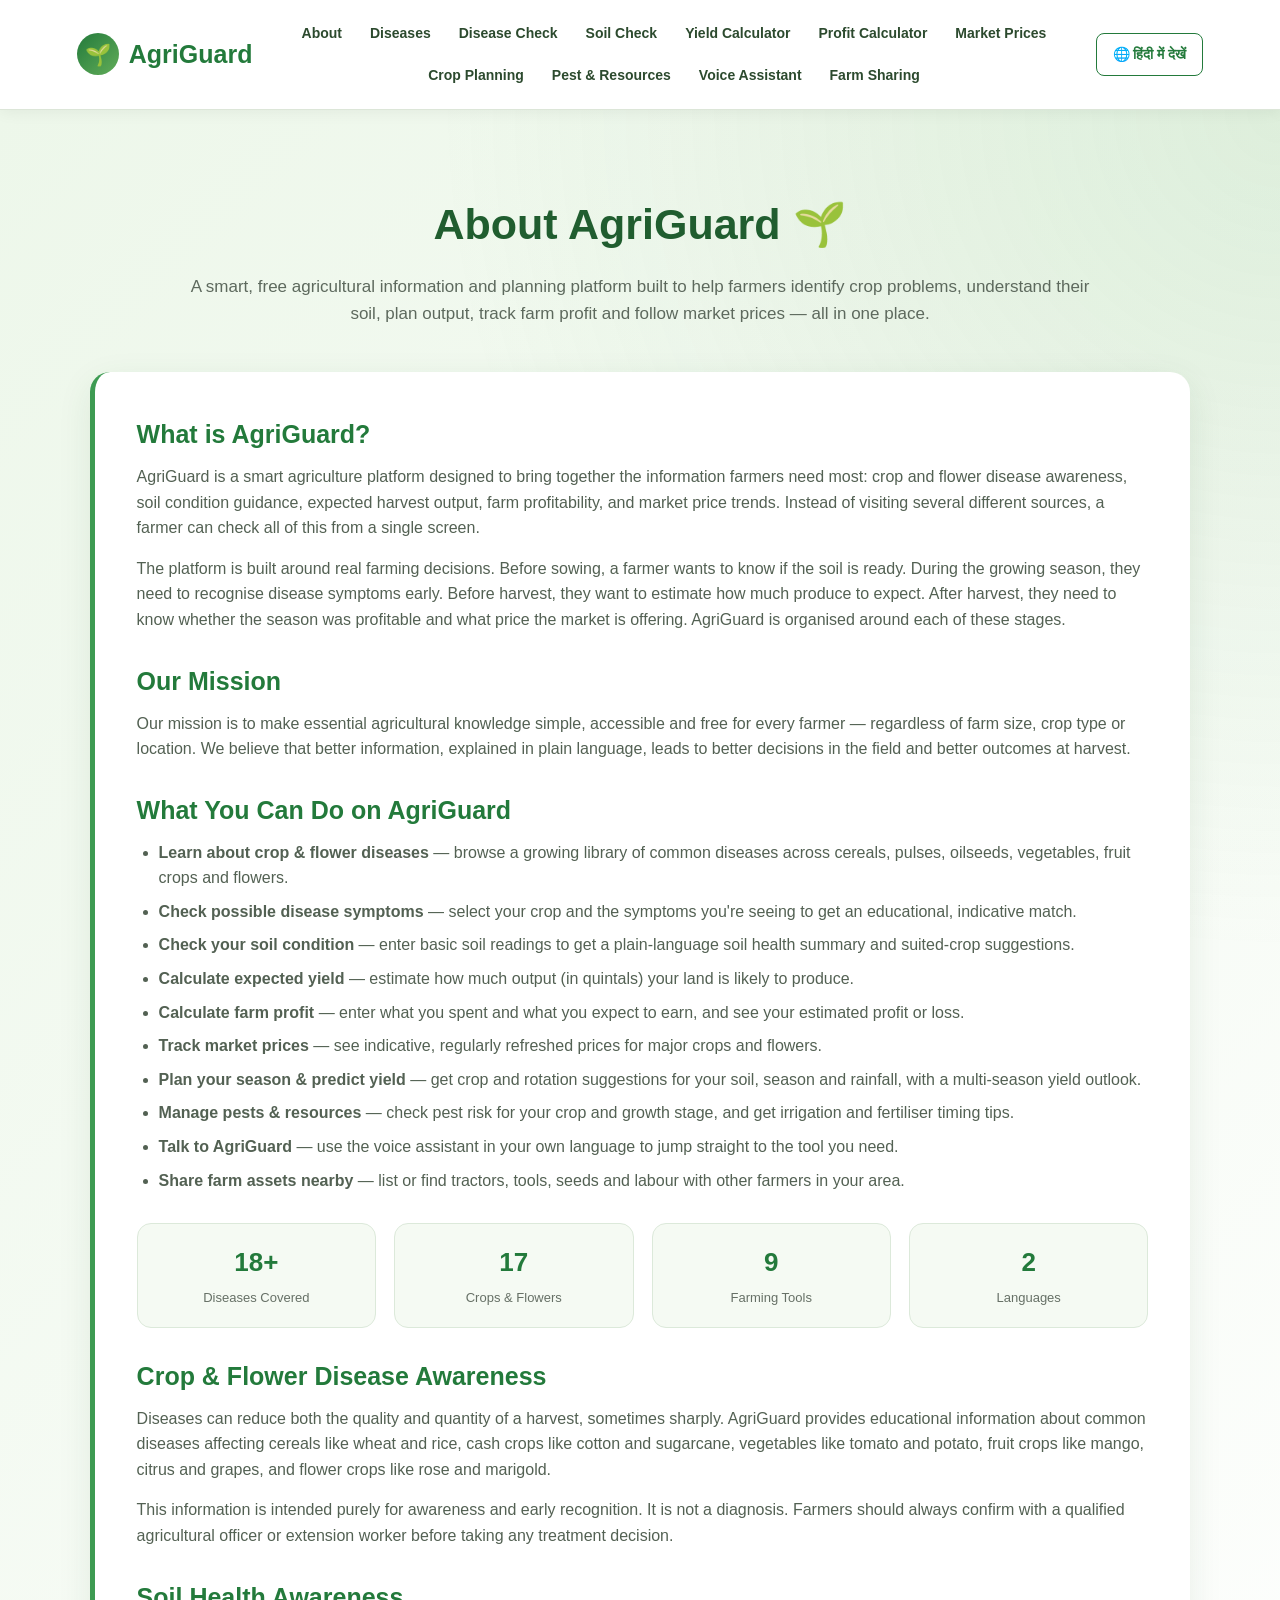
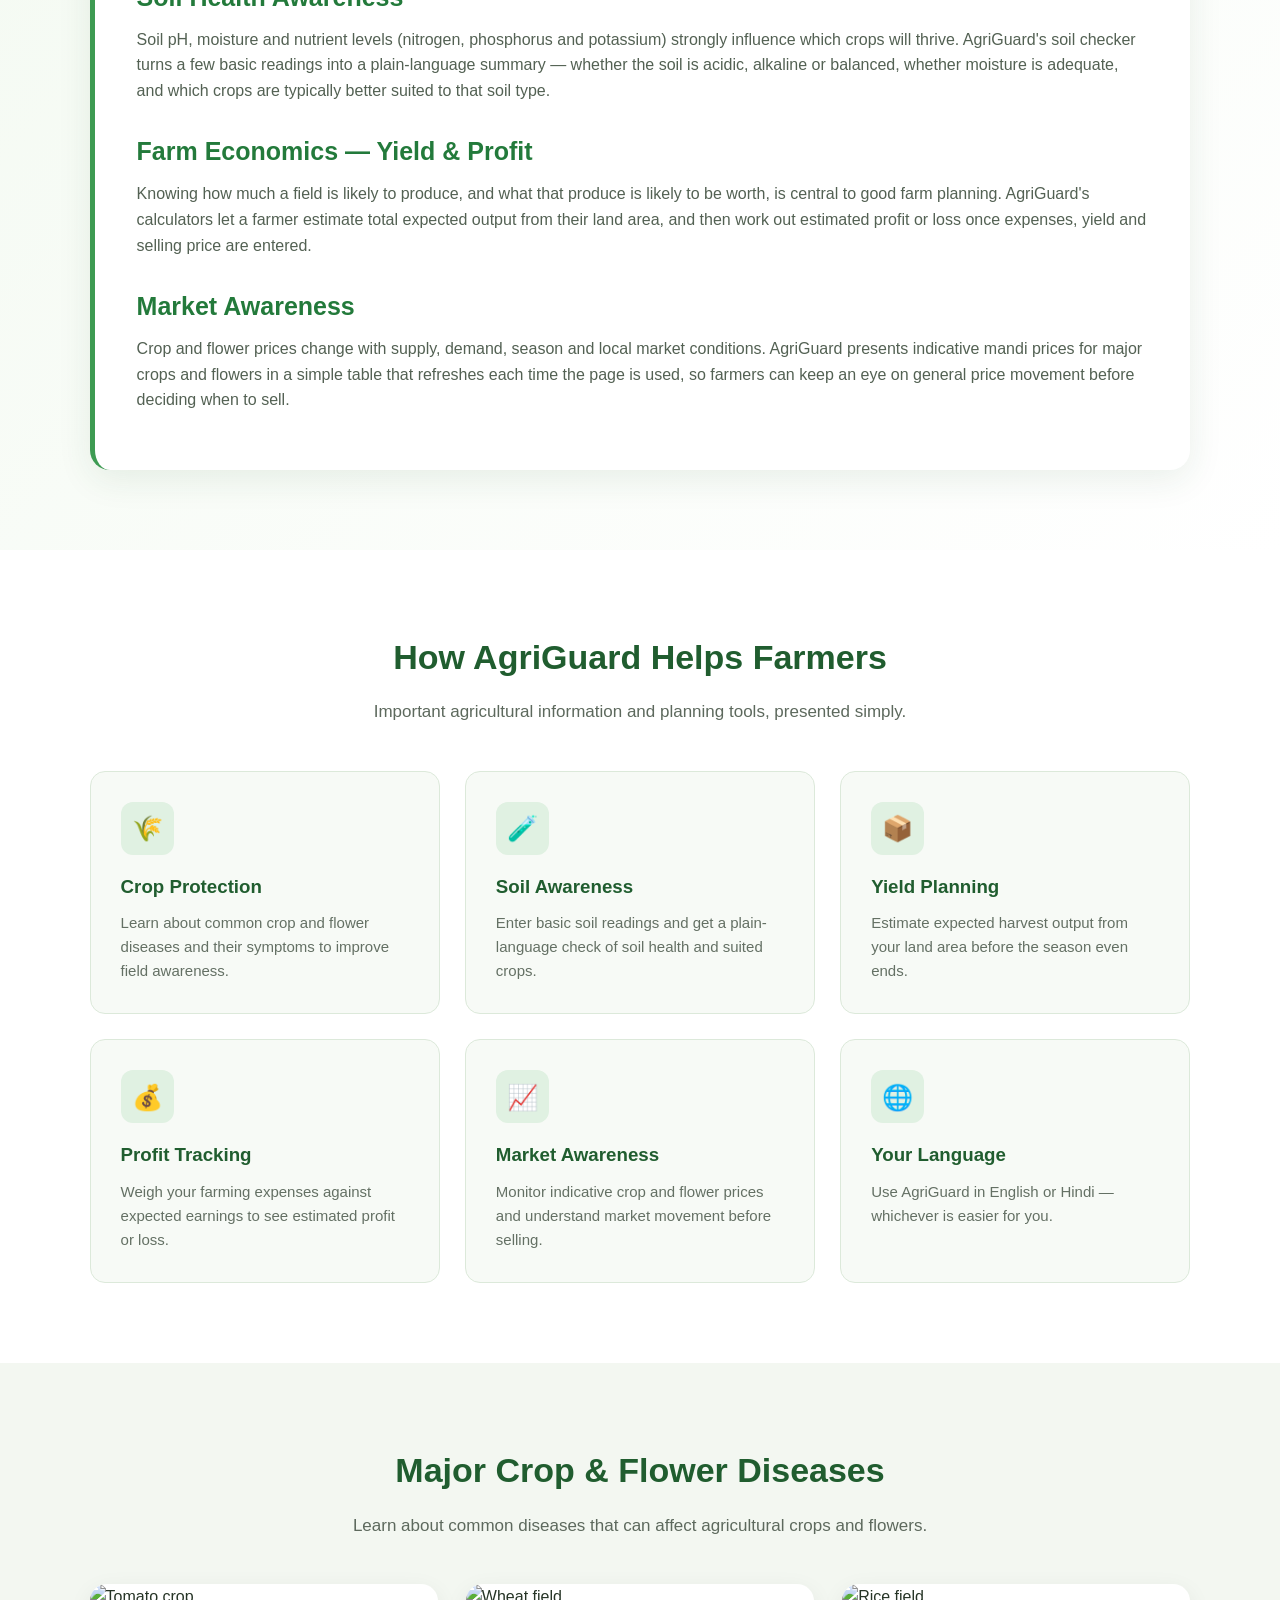
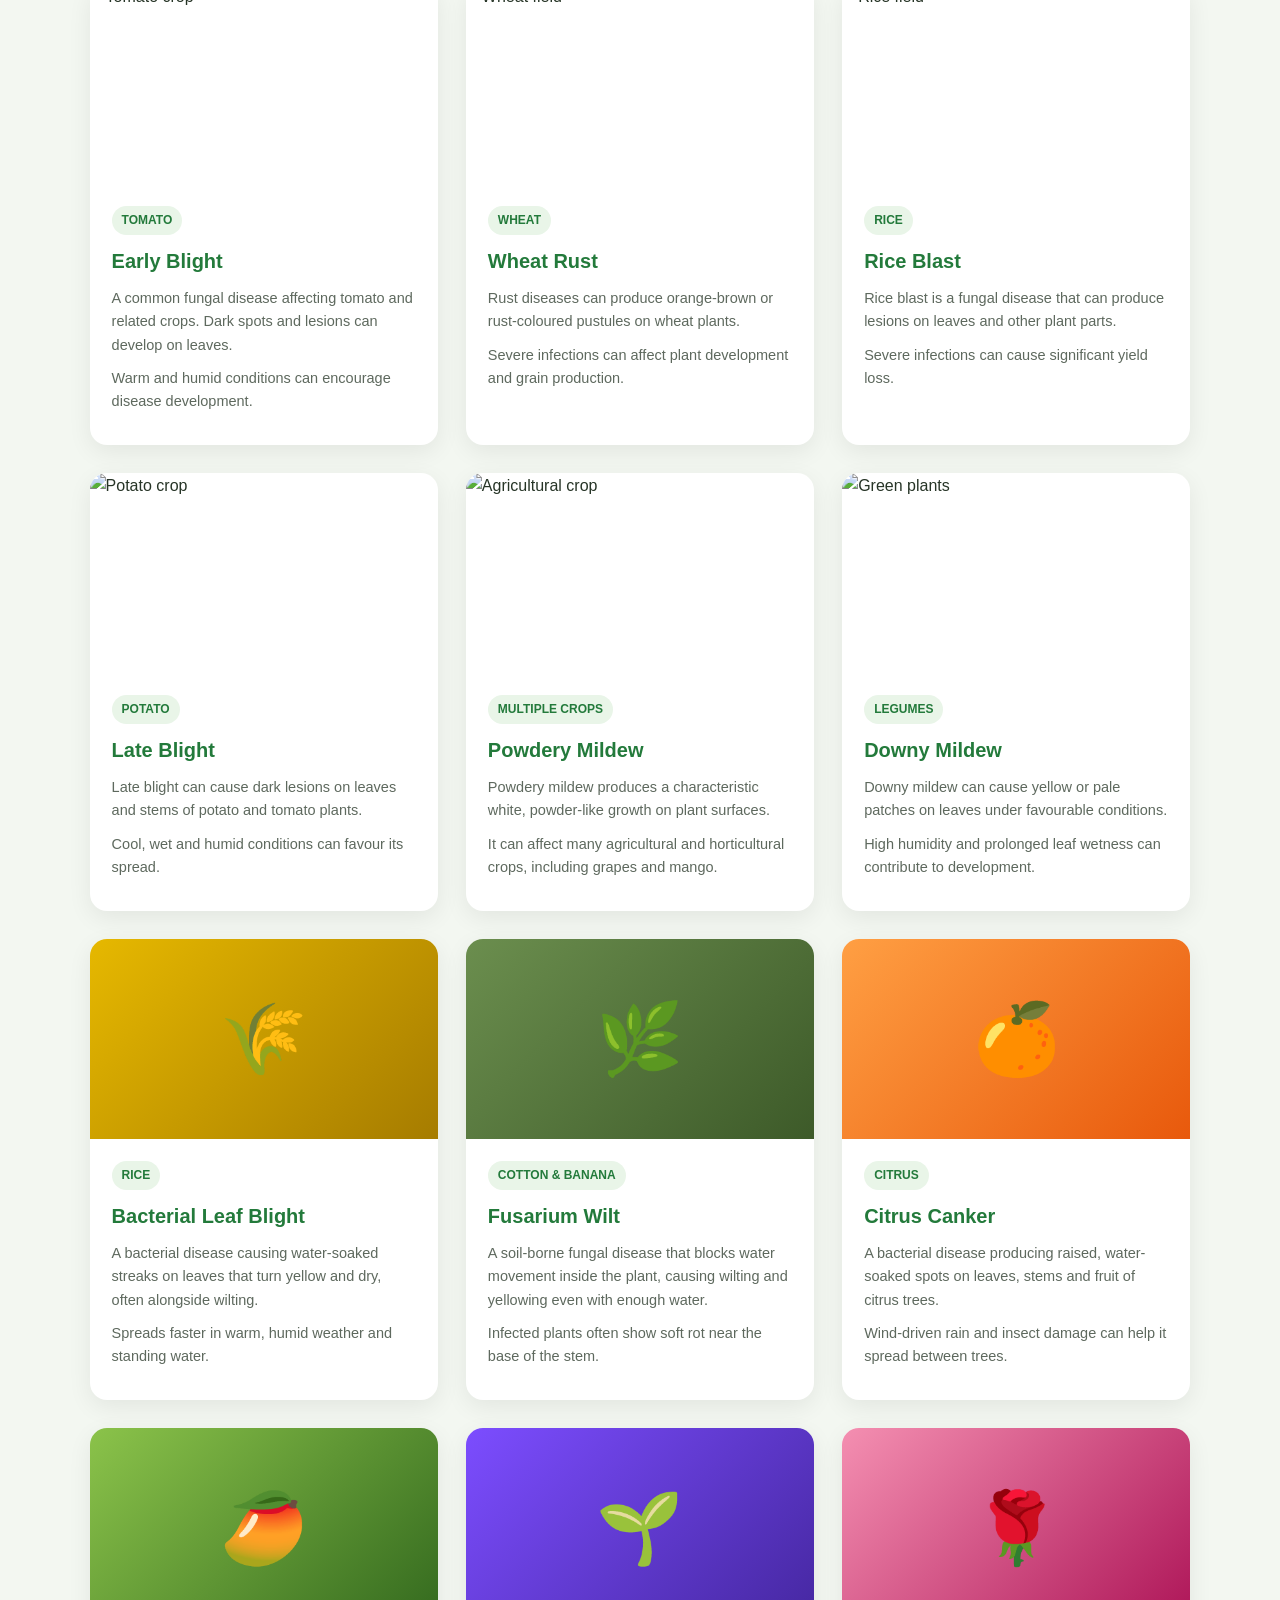
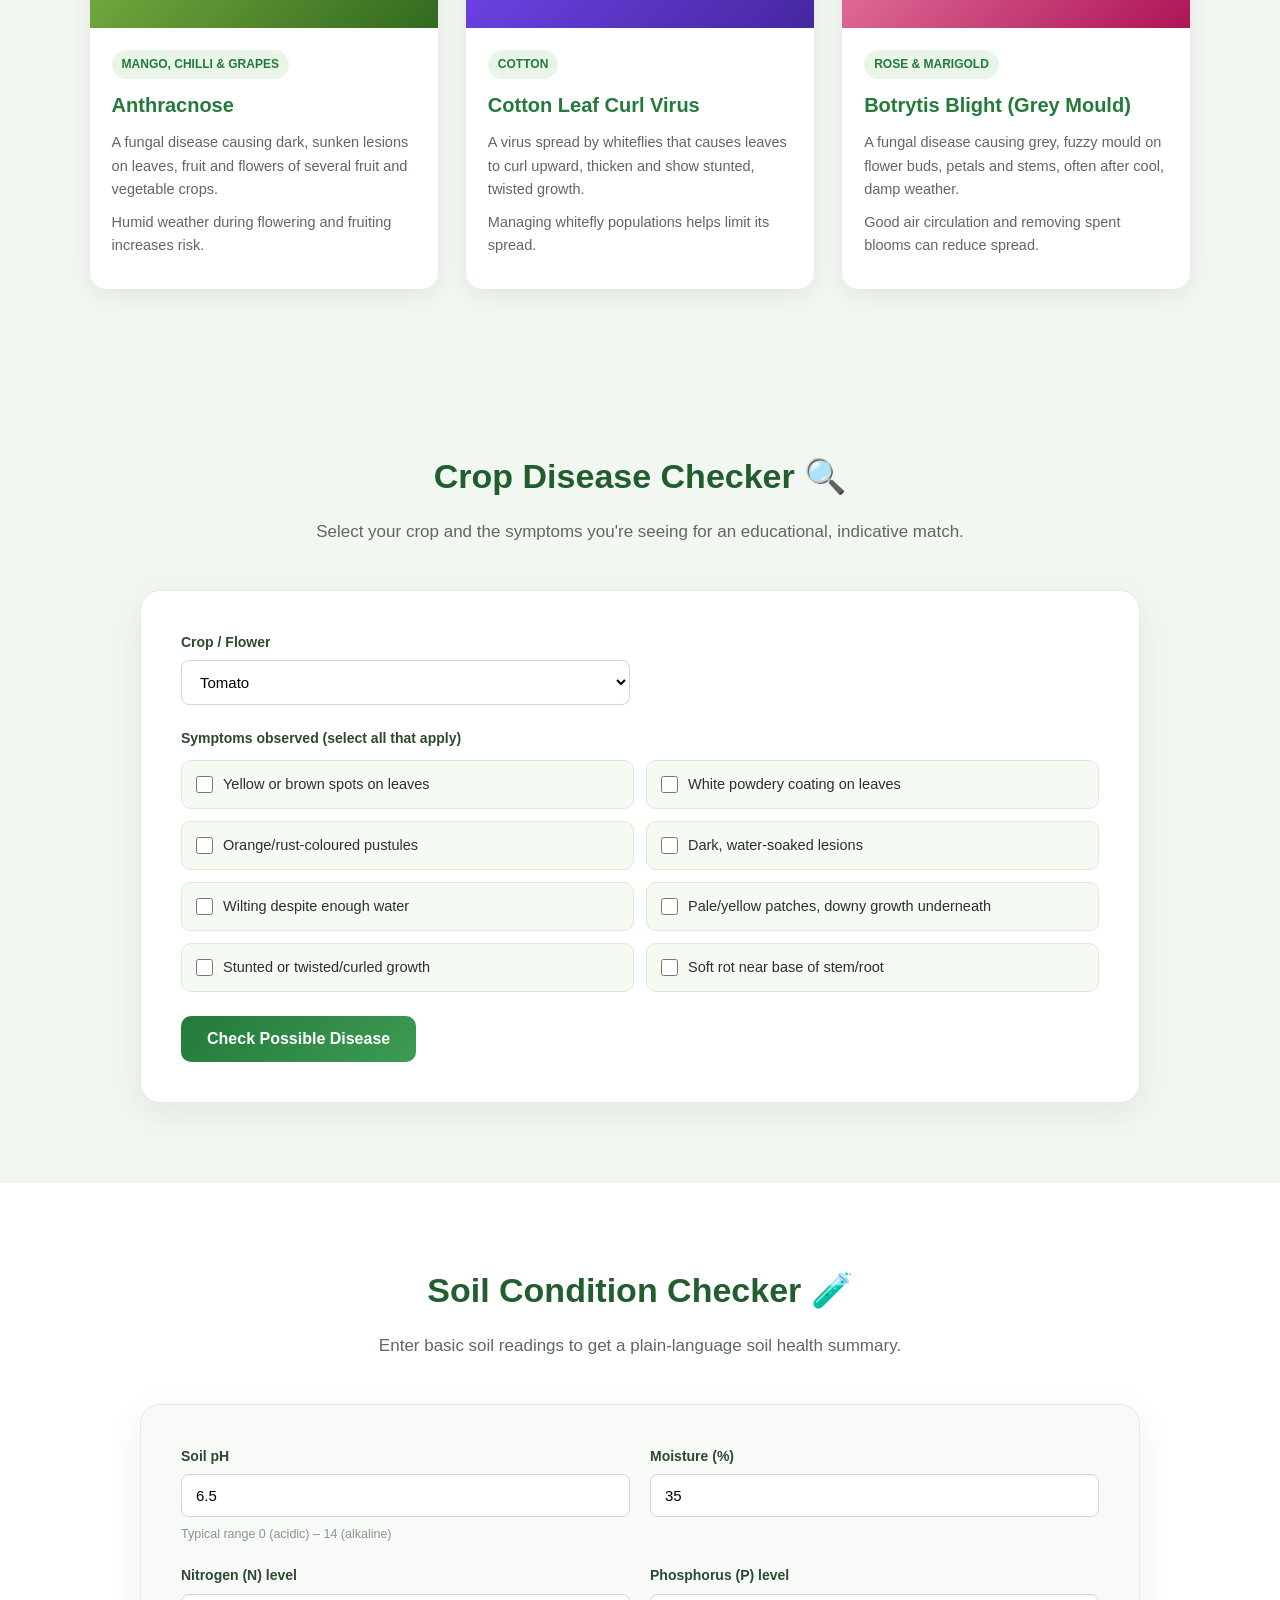
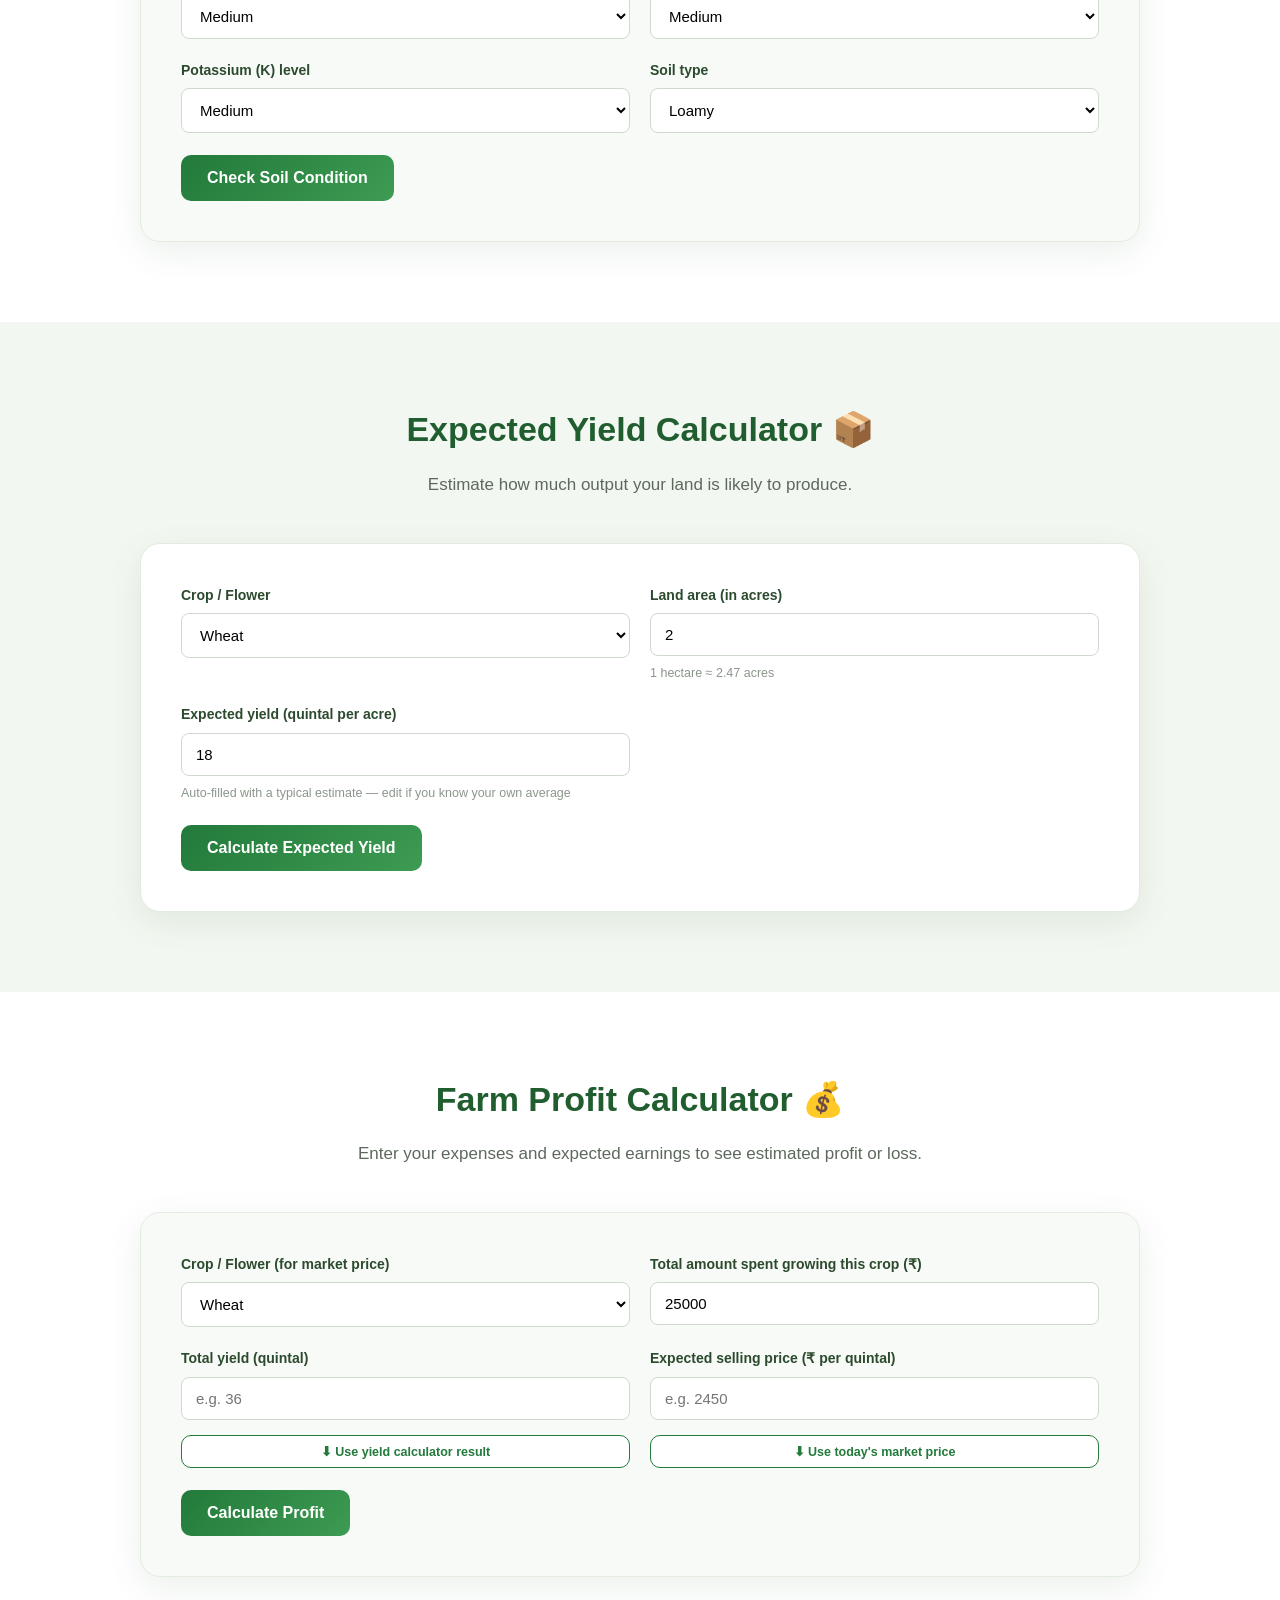
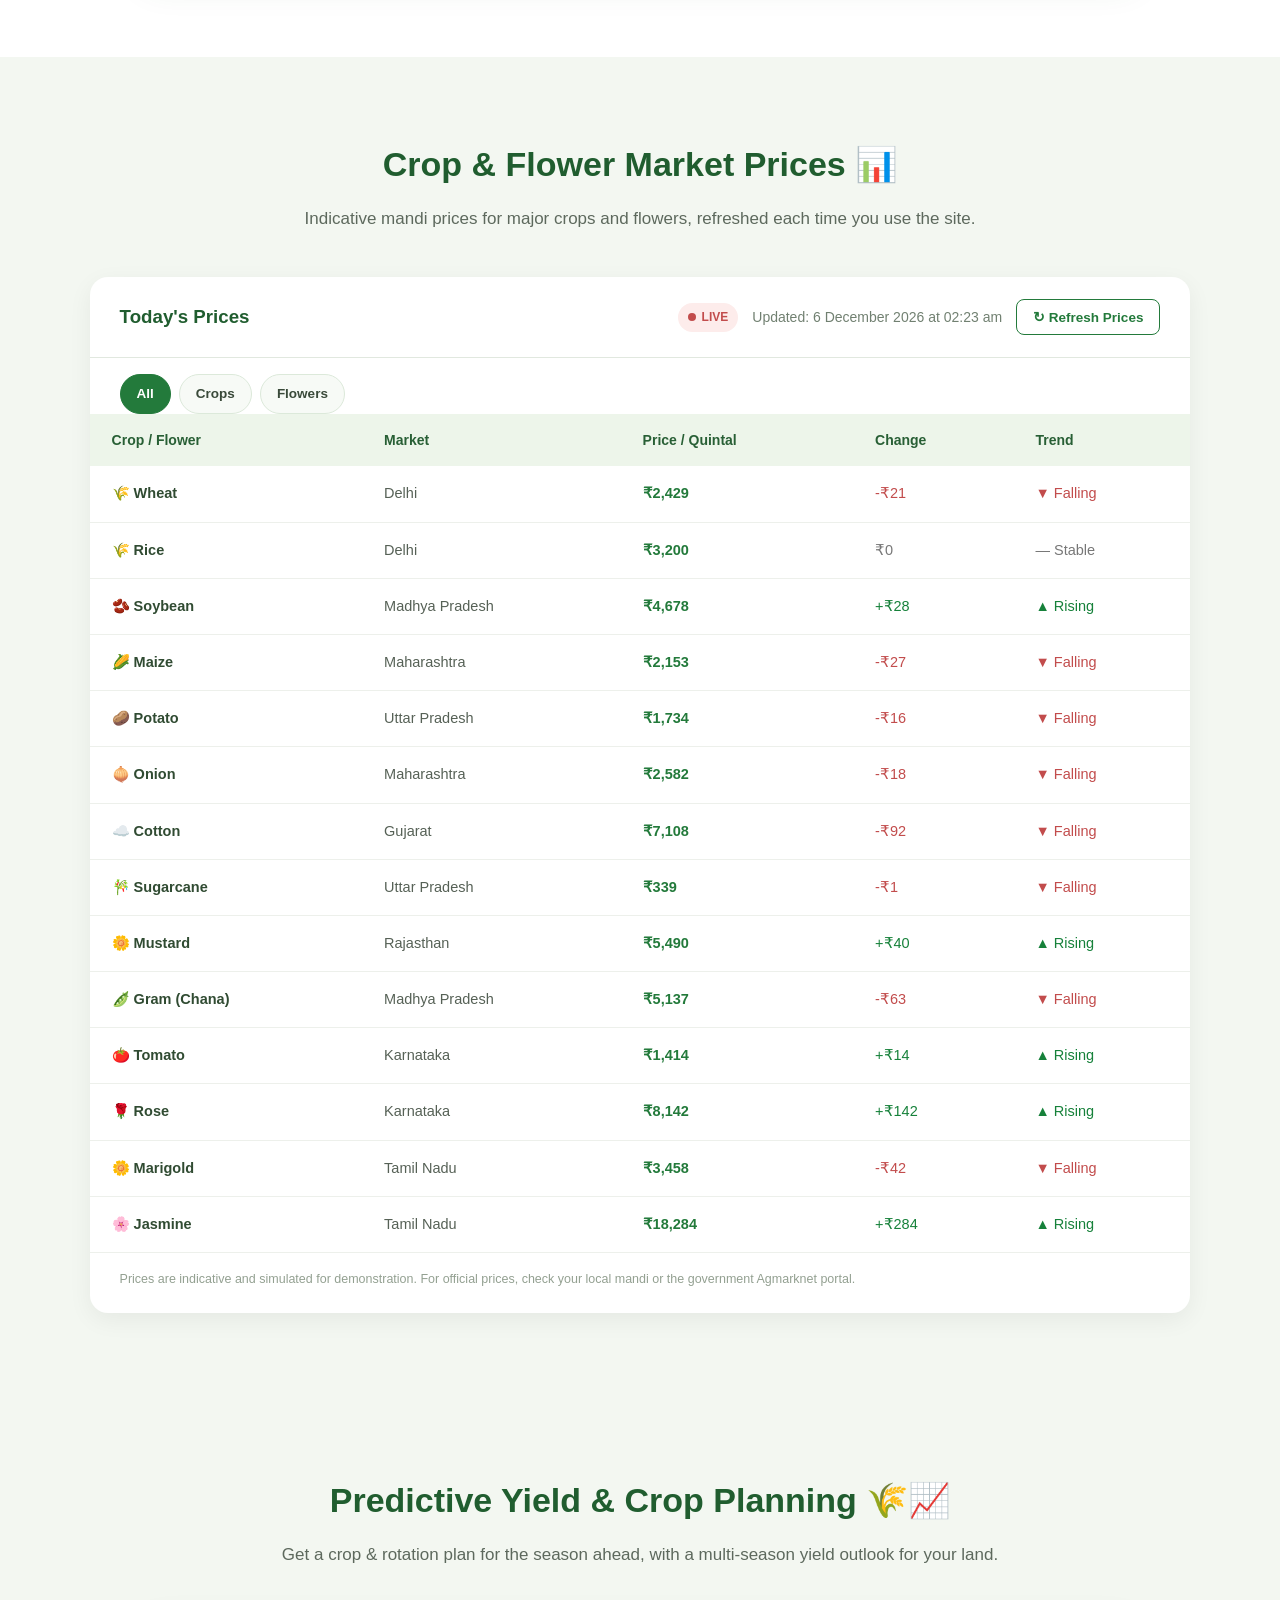
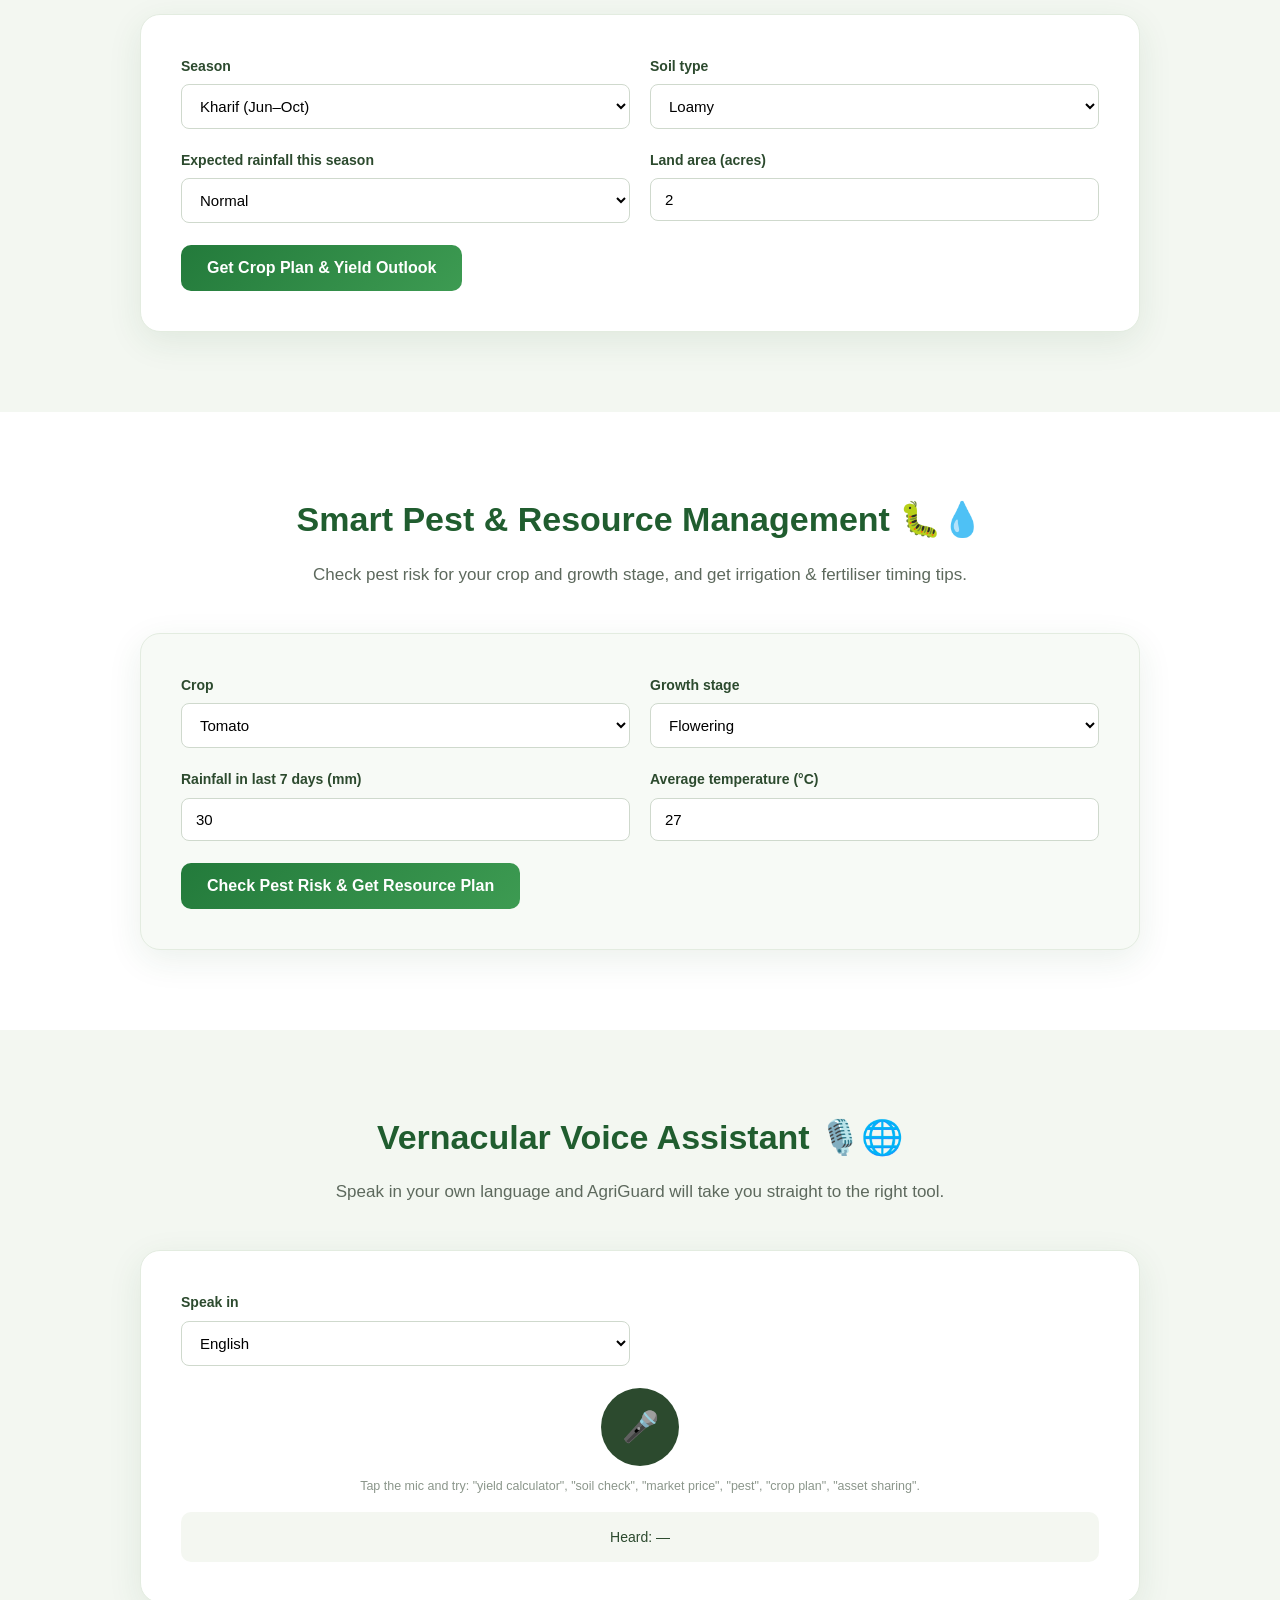
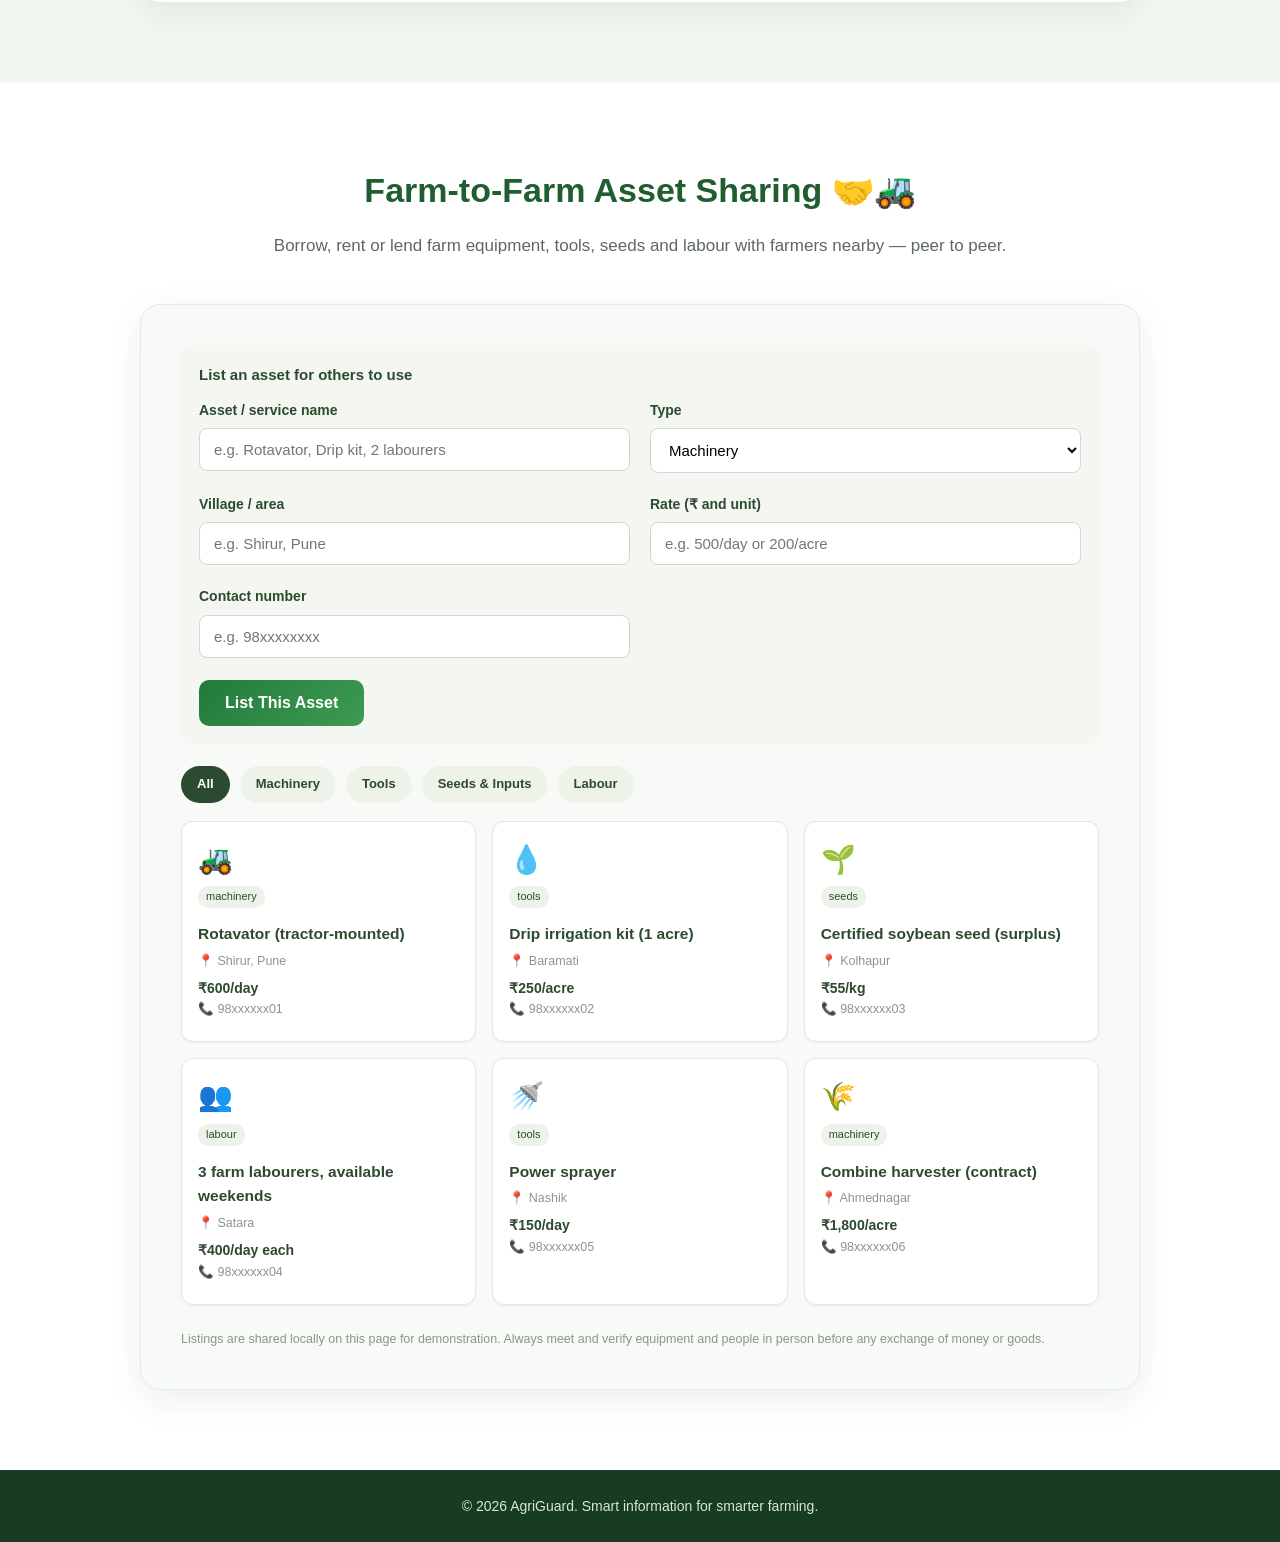
==== commit 1f193071: "Add files via upload" ====
--- a/english.html
+++ b/english.html
@@ -5,6 +5,33 @@
 <meta name="viewport" content="width=device-width, initial-scale=1.0">
 <title>AgriGuard | Smart Agriculture Platform</title>
 <link rel="stylesheet" href="styles.css">
+<style>
+/* ===== New feature sections: self-contained fallback styles ===== */
+.risk-badge{display:inline-block;padding:4px 14px;border-radius:20px;font-size:12.5px;font-weight:700;color:#fff;letter-spacing:.3px;}
+.risk-low{background:#4caf50;}
+.risk-medium{background:#ff9800;}
+.risk-high{background:#e53935;}
+.pest-list{margin:10px 0 0;padding-left:18px;font-size:13.5px;color:#4a5a48;}
+.pest-list li{margin-bottom:6px;}
+.mic-wrap{text-align:center;margin:10px 0 6px;}
+.mic-btn{width:78px;height:78px;border-radius:50%;border:none;background:#2c4a2e;color:#fff;font-size:30px;cursor:pointer;display:inline-flex;align-items:center;justify-content:center;transition:transform .15s, background .2s;}
+.mic-btn.listening{background:#e53935;transform:scale(1.08);animation:agp-pulse 1.2s infinite;}
+@keyframes agp-pulse{0%{box-shadow:0 0 0 0 rgba(229,57,53,.5);}70%{box-shadow:0 0 0 16px rgba(229,57,53,0);}100%{box-shadow:0 0 0 0 rgba(229,57,53,0);}}
+.voice-transcript{margin-top:16px;padding:14px;background:#f4f7f1;border-radius:10px;font-size:14px;color:#2c4a2e;min-height:22px;text-align:center;}
+.voice-hint{text-align:center;font-size:12.5px;color:#8b968b;margin-top:10px;}
+.asset-toolbar{display:flex;flex-wrap:wrap;gap:10px;margin-bottom:18px;}
+.asset-tab{padding:8px 16px;border-radius:20px;background:#eef3ea;color:#2c4a2e;font-size:13px;font-weight:600;cursor:pointer;}
+.asset-tab.active{background:#2c4a2e;color:#fff;}
+.asset-grid{display:grid;grid-template-columns:repeat(auto-fit,minmax(220px,1fr));gap:16px;margin-bottom:24px;}
+.asset-card{background:#fff;border:1px solid #e2e8dc;border-radius:12px;padding:16px;box-shadow:0 1px 3px rgba(0,0,0,.05);}
+.asset-card .a-icon{font-size:28px;}
+.asset-card h4{margin:8px 0 4px;color:#2c4a2e;font-size:15.5px;}
+.asset-card .a-meta{font-size:12.5px;color:#8b968b;margin-bottom:6px;}
+.asset-card .a-rate{font-weight:700;color:#2c4a2e;font-size:14px;}
+.asset-tag{display:inline-block;background:#eef3ea;color:#2c4a2e;font-size:11px;padding:2px 8px;border-radius:10px;margin-bottom:6px;}
+.asset-form{background:#f4f7f1;border-radius:12px;padding:18px;margin-bottom:22px;}
+.asset-form h4{margin:0 0 12px;color:#2c4a2e;font-size:15px;}
+</style>
 </head>
 <body>
 
@@ -19,6 +46,10 @@
         <a href="#yield-calc">Yield Calculator</a>
         <a href="#profit-calc">Profit Calculator</a>
         <a href="#market">Market Prices</a>
+        <a href="#crop-planning">Crop Planning</a>
+        <a href="#pest-management">Pest &amp; Resources</a>
+        <a href="#voice-ai">Voice Assistant</a>
+        <a href="#asset-sharing">Farm Sharing</a>
     </nav>
     <a href="hindi.html" class="lang-switch">🌐 हिंदी में देखें</a>
 </header>
@@ -76,12 +107,16 @@
                 <li><strong>Calculate expected yield</strong> — estimate how much output (in quintals) your land is likely to produce.</li>
                 <li><strong>Calculate farm profit</strong> — enter what you spent and what you expect to earn, and see your estimated profit or loss.</li>
                 <li><strong>Track market prices</strong> — see indicative, regularly refreshed prices for major crops and flowers.</li>
+                <li><strong>Plan your season &amp; predict yield</strong> — get crop and rotation suggestions for your soil, season and rainfall, with a multi-season yield outlook.</li>
+                <li><strong>Manage pests &amp; resources</strong> — check pest risk for your crop and growth stage, and get irrigation and fertiliser timing tips.</li>
+                <li><strong>Talk to AgriGuard</strong> — use the voice assistant in your own language to jump straight to the tool you need.</li>
+                <li><strong>Share farm assets nearby</strong> — list or find tractors, tools, seeds and labour with other farmers in your area.</li>
             </ul>
 
             <div class="about-stats">
                 <div class="about-stat"><div class="num">18+</div><div class="lbl">Diseases Covered</div></div>
                 <div class="about-stat"><div class="num">17</div><div class="lbl">Crops &amp; Flowers</div></div>
-                <div class="about-stat"><div class="num">5</div><div class="lbl">Farming Tools</div></div>
+                <div class="about-stat"><div class="num">9</div><div class="lbl">Farming Tools</div></div>
                 <div class="about-stat"><div class="num">2</div><div class="lbl">Languages</div></div>
             </div>
 
@@ -552,6 +587,214 @@
 </section>
 
 
+<!-- ================= PREDICTIVE YIELD & CROP PLANNING ================= -->
+<section class="tool-section" id="crop-planning">
+    <div class="section-heading">
+        <h2>Predictive Yield &amp; Crop Planning 🌾📈</h2>
+        <p>Get a crop &amp; rotation plan for the season ahead, with a multi-season yield outlook for your land.</p>
+    </div>
+
+    <div class="tool-box">
+        <div class="field-grid">
+            <div class="field">
+                <label for="cp-season">Season</label>
+                <select id="cp-season">
+                    <option>Kharif (Jun–Oct)</option>
+                    <option>Rabi (Nov–Mar)</option>
+                    <option>Zaid (Mar–Jun)</option>
+                </select>
+            </div>
+            <div class="field">
+                <label for="cp-soil">Soil type</label>
+                <select id="cp-soil">
+                    <option>Loamy</option>
+                    <option>Sandy</option>
+                    <option>Clay</option>
+                    <option>Silty</option>
+                    <option>Black (Regur)</option>
+                    <option>Red</option>
+                </select>
+            </div>
+            <div class="field">
+                <label for="cp-rainfall">Expected rainfall this season</label>
+                <select id="cp-rainfall">
+                    <option>Low</option>
+                    <option selected>Normal</option>
+                    <option>High</option>
+                </select>
+            </div>
+            <div class="field">
+                <label for="cp-area">Land area (acres)</label>
+                <input type="number" id="cp-area" min="0" step="0.1" value="2">
+            </div>
+        </div>
+
+        <button class="action-btn" onclick="planCrop()">Get Crop Plan &amp; Yield Outlook</button>
+
+        <div class="result-box" id="cp-result">
+            <h4 id="cp-title"></h4>
+            <p id="cp-recommend"></p>
+            <div class="result-row"><span id="cp-y1-label">Season 1 (this season)</span><span class="val big" id="cp-y1">—</span></div>
+            <div class="result-row"><span id="cp-y2-label">Season 2 (rotation crop)</span><span class="val" id="cp-y2">—</span></div>
+            <div class="result-row"><span id="cp-y3-label">Season 3 (rotation crop)</span><span class="val" id="cp-y3">—</span></div>
+            <p id="cp-rotation" style="margin-top:8px;"></p>
+            <p style="font-size:12.5px;color:#8b968b;margin-top:10px;">
+                An indicative planning estimate based on typical regional averages and simple crop-rotation
+                logic — not a substitute for local agronomic advice.
+            </p>
+        </div>
+    </div>
+</section>
+
+
+<!-- ================= SMART PEST & RESOURCE MANAGEMENT ================= -->
+<section class="tool-section alt" id="pest-management">
+    <div class="section-heading">
+        <h2>Smart Pest &amp; Resource Management 🐛💧</h2>
+        <p>Check pest risk for your crop and growth stage, and get irrigation &amp; fertiliser timing tips.</p>
+    </div>
+
+    <div class="tool-box">
+        <div class="field-grid">
+            <div class="field">
+                <label for="pm-crop">Crop</label>
+                <select id="pm-crop">
+                    <option>Tomato</option><option>Potato</option><option>Wheat</option><option>Rice</option>
+                    <option>Cotton</option><option>Maize</option><option>Soybean</option><option>Sugarcane</option>
+                </select>
+            </div>
+            <div class="field">
+                <label for="pm-stage">Growth stage</label>
+                <select id="pm-stage">
+                    <option>Seedling</option>
+                    <option>Vegetative</option>
+                    <option selected>Flowering</option>
+                    <option>Fruiting / Grain-fill</option>
+                    <option>Maturity</option>
+                </select>
+            </div>
+            <div class="field">
+                <label for="pm-rainfall">Rainfall in last 7 days (mm)</label>
+                <input type="number" id="pm-rainfall" min="0" step="1" value="30">
+            </div>
+            <div class="field">
+                <label for="pm-temp">Average temperature (°C)</label>
+                <input type="number" id="pm-temp" min="0" step="1" value="27">
+            </div>
+        </div>
+
+        <button class="action-btn" onclick="assessPest()">Check Pest Risk &amp; Get Resource Plan</button>
+
+        <div class="result-box" id="pm-result">
+            <h4 id="pm-title"></h4>
+            <p><span class="risk-badge" id="pm-risk-badge"></span></p>
+            <p id="pm-risk-reason"></p>
+            <p style="font-weight:600;color:#2c4a2e;margin-top:10px;">Watch out for:</p>
+            <ul class="pest-list" id="pm-pest-list"></ul>
+            <p id="pm-irrigation" style="margin-top:8px;"></p>
+            <p id="pm-fertilizer"></p>
+            <p style="font-size:12.5px;color:#8b968b;margin-top:10px;">
+                This is a general, indicative risk check — confirm with your local agricultural extension
+                office before applying any pesticide or fertiliser.
+            </p>
+        </div>
+    </div>
+</section>
+
+
+<!-- ================= VERNACULAR VOICE-TO-ACTION AI ================= -->
+<section class="tool-section" id="voice-ai">
+    <div class="section-heading">
+        <h2>Vernacular Voice Assistant 🎙️🌐</h2>
+        <p>Speak in your own language and AgriGuard will take you straight to the right tool.</p>
+    </div>
+
+    <div class="tool-box">
+        <div class="field-grid">
+            <div class="field">
+                <label for="va-lang">Speak in</label>
+                <select id="va-lang">
+                    <option value="en-IN">English</option>
+                    <option value="hi-IN">हिंदी (Hindi)</option>
+                    <option value="mr-IN">मराठी (Marathi)</option>
+                    <option value="ta-IN">தமிழ் (Tamil)</option>
+                    <option value="te-IN">తెలుగు (Telugu)</option>
+                    <option value="bn-IN">বাংলা (Bengali)</option>
+                    <option value="gu-IN">ગુજરાતી (Gujarati)</option>
+                    <option value="pa-IN">ਪੰਜਾਬੀ (Punjabi)</option>
+                </select>
+            </div>
+        </div>
+
+        <div class="mic-wrap">
+            <button class="mic-btn" id="va-mic-btn" onclick="toggleVoiceAssistant()">🎤</button>
+        </div>
+        <div class="voice-hint" id="va-hint">
+            Tap the mic and try: "yield calculator", "soil check", "market price", "pest", "crop plan", "asset sharing".
+        </div>
+
+        <div class="voice-transcript" id="va-transcript">Heard: —</div>
+    </div>
+</section>
+
+
+<!-- ================= COMMUNITY FARM-TO-FARM ASSET SHARING ================= -->
+<section class="tool-section alt" id="asset-sharing">
+    <div class="section-heading">
+        <h2>Farm-to-Farm Asset Sharing 🤝🚜</h2>
+        <p>Borrow, rent or lend farm equipment, tools, seeds and labour with farmers nearby — peer to peer.</p>
+    </div>
+
+    <div class="tool-box">
+        <div class="asset-form">
+            <h4>List an asset for others to use</h4>
+            <div class="field-grid">
+                <div class="field">
+                    <label for="as-name">Asset / service name</label>
+                    <input type="text" id="as-name" placeholder="e.g. Rotavator, Drip kit, 2 labourers">
+                </div>
+                <div class="field">
+                    <label for="as-type">Type</label>
+                    <select id="as-type">
+                        <option value="machinery">Machinery</option>
+                        <option value="tools">Tools</option>
+                        <option value="seeds">Seeds &amp; Inputs</option>
+                        <option value="labour">Labour</option>
+                    </select>
+                </div>
+                <div class="field">
+                    <label for="as-village">Village / area</label>
+                    <input type="text" id="as-village" placeholder="e.g. Shirur, Pune">
+                </div>
+                <div class="field">
+                    <label for="as-rate">Rate (₹ and unit)</label>
+                    <input type="text" id="as-rate" placeholder="e.g. 500/day or 200/acre">
+                </div>
+                <div class="field">
+                    <label for="as-contact">Contact number</label>
+                    <input type="text" id="as-contact" placeholder="e.g. 98xxxxxxxx">
+                </div>
+            </div>
+            <button class="action-btn" onclick="addAsset()">List This Asset</button>
+        </div>
+
+        <div class="asset-toolbar">
+            <div class="asset-tab active" data-type="all" onclick="filterAssets('all',this)">All</div>
+            <div class="asset-tab" data-type="machinery" onclick="filterAssets('machinery',this)">Machinery</div>
+            <div class="asset-tab" data-type="tools" onclick="filterAssets('tools',this)">Tools</div>
+            <div class="asset-tab" data-type="seeds" onclick="filterAssets('seeds',this)">Seeds &amp; Inputs</div>
+            <div class="asset-tab" data-type="labour" onclick="filterAssets('labour',this)">Labour</div>
+        </div>
+
+        <div class="asset-grid" id="asset-grid"></div>
+        <p style="font-size:12.5px;color:#8b968b;">
+            Listings are shared locally on this page for demonstration. Always meet and verify equipment
+            and people in person before any exchange of money or goods.
+        </p>
+    </div>
+</section>
+
+
 <!-- ================= FOOTER ================= -->
 <footer>© 2026 AgriGuard. Smart information for smarter farming.</footer>
 
@@ -857,9 +1100,282 @@
     });
 }
 
+/* ================= PREDICTIVE YIELD & CROP PLANNING ================= */
+const seasonCrops = {
+    "Kharif (Jun–Oct)": ["Rice (Paddy)", "Maize", "Cotton", "Soybean"],
+    "Rabi (Nov–Mar)": ["Wheat", "Mustard", "Gram (Chana)"],
+    "Zaid (Mar–Jun)": ["Maize", "Tomato"]
+};
+const soilCropFit = {
+    "Loamy": ["Wheat", "Tomato", "Maize", "Soybean"],
+    "Sandy": ["Gram (Chana)", "Mustard"],
+    "Clay": ["Rice (Paddy)", "Sugarcane"],
+    "Silty": ["Rice (Paddy)", "Tomato"],
+    "Black (Regur)": ["Cotton", "Soybean"],
+    "Red": ["Gram (Chana)", "Mustard", "Maize"]
+};
+const cropFamily = {
+    "Rice (Paddy)": "Cereal", "Wheat": "Cereal", "Maize": "Cereal",
+    "Soybean": "Legume", "Gram (Chana)": "Legume",
+    "Mustard": "Oilseed", "Cotton": "Cash crop", "Sugarcane": "Cash crop", "Tomato": "Vegetable"
+};
+const rotationPartner = {
+    "Cereal": ["Soybean", "Gram (Chana)"],
+    "Legume": ["Wheat", "Maize", "Mustard"],
+    "Oilseed": ["Rice (Paddy)", "Gram (Chana)"],
+    "Cash crop": ["Gram (Chana)", "Soybean"],
+    "Vegetable": ["Wheat", "Gram (Chana)"]
+};
+const rainfallFactor = { "Low": 0.85, "Normal": 1.0, "High": 1.08 };
+
+function planCrop() {
+    const season = document.getElementById("cp-season").value;
+    const soil = document.getElementById("cp-soil").value;
+    const rainfall = document.getElementById("cp-rainfall").value;
+    const area = parseFloat(document.getElementById("cp-area").value) || 0;
+
+    const seasonOptions = seasonCrops[season] || [];
+    const soilFit = soilCropFit[soil] || [];
+    let crop1 = seasonOptions.find(c => soilFit.includes(c)) || seasonOptions[0] || "Maize";
+
+    const family1 = cropFamily[crop1] || "Cereal";
+    const partners = rotationPartner[family1] || ["Wheat"];
+    const crop2 = partners[0];
+    const family2 = cropFamily[crop2] || "Legume";
+    const partners2 = rotationPartner[family2] || ["Rice (Paddy)"];
+    let crop3 = partners2.find(c => c !== crop1) || partners2[0];
+
+    const rf = rainfallFactor[rainfall] || 1.0;
+    const y1 = (yieldDefaults[crop1] || 10) * area * rf;
+    const y2 = (yieldDefaults[crop2] || 10) * area * rf * 1.05;
+    const y3 = (yieldDefaults[crop3] || 10) * area * rf * 1.08;
+
+    document.getElementById("cp-title").textContent = "Suggested plan for " + season;
+    document.getElementById("cp-recommend").textContent =
+        "Best-fit crop for your " + soil.toLowerCase() + " soil this season: " + crop1 + ".";
+    document.getElementById("cp-y1-label").textContent = "Season 1 — " + crop1;
+    document.getElementById("cp-y2-label").textContent = "Season 2 — " + crop2 + " (rotation)";
+    document.getElementById("cp-y3-label").textContent = "Season 3 — " + crop3 + " (rotation)";
+    document.getElementById("cp-y1").textContent = y1.toFixed(1) + " quintal";
+    document.getElementById("cp-y2").textContent = y2.toFixed(1) + " quintal";
+    document.getElementById("cp-y3").textContent = y3.toFixed(1) + " quintal";
+    document.getElementById("cp-rotation").textContent =
+        "Rotation logic: " + family1 + " → " + family2 + " → " + (cropFamily[crop3] || "Cereal") +
+        " helps balance soil nutrients and reduce pest/disease build-up across seasons.";
+
+    document.getElementById("cp-result").classList.add("show");
+}
+
+/* ================= SMART PEST & RESOURCE MANAGEMENT ================= */
+const pestDB = {
+    Tomato: ["Whitefly (spreads leaf curl virus)", "Fruit borer", "Aphids"],
+    Potato: ["Aphids", "Potato tuber moth", "Cutworms"],
+    Wheat: ["Aphids", "Termites (dry conditions)"],
+    Rice: ["Stem borer", "Brown planthopper", "Leaf folder"],
+    Cotton: ["Bollworm", "Whitefly", "Jassids"],
+    Maize: ["Fall armyworm", "Stem borer"],
+    Soybean: ["Stem fly", "Defoliating caterpillars"],
+    Sugarcane: ["Early shoot borer", "Termites"]
+};
+
+function assessPest() {
+    const crop = document.getElementById("pm-crop").value;
+    const stage = document.getElementById("pm-stage").value;
+    const rainfall = parseFloat(document.getElementById("pm-rainfall").value) || 0;
+    const temp = parseFloat(document.getElementById("pm-temp").value) || 0;
+
+    let riskScore = 0;
+    if (rainfall > 50) riskScore += 2; else if (rainfall > 20) riskScore += 1;
+    if (temp >= 20 && temp <= 32) riskScore += 1;
+    if (stage === "Flowering" || stage === "Fruiting / Grain-fill") riskScore += 1;
+
+    let riskLevel, riskClass, reason;
+    if (riskScore >= 4) {
+        riskLevel = "High"; riskClass = "risk-high";
+        reason = "Warm, humid conditions during a sensitive growth stage favour rapid pest build-up.";
+    } else if (riskScore >= 2) {
+        riskLevel = "Medium"; riskClass = "risk-medium";
+        reason = "Conditions are moderately favourable for common pests — keep monitoring the crop closely.";
+    } else {
+        riskLevel = "Low"; riskClass = "risk-low";
+        reason = "Current rainfall, temperature and growth stage are less favourable for major pest outbreaks.";
+    }
+
+    const box = document.getElementById("pm-result");
+    box.classList.remove("show", "warn", "bad");
+    document.getElementById("pm-title").textContent = "Pest risk for " + crop + " (" + stage + ")";
+    const badge = document.getElementById("pm-risk-badge");
+    badge.className = "risk-badge " + riskClass;
+    badge.textContent = riskLevel + " risk";
+    document.getElementById("pm-risk-reason").textContent = reason;
+
+    const pests = pestDB[crop] || ["Aphids", "Generic leaf-feeding caterpillars"];
+    document.getElementById("pm-pest-list").innerHTML = pests.map(p => "<li>" + p + "</li>").join("");
+
+    let irrigationTip;
+    if (rainfall < 20) irrigationTip = "Irrigation: soil is on the drier side — irrigate roughly every 4–5 days.";
+    else if (rainfall <= 50) irrigationTip = "Irrigation: moisture looks adequate — a top-up every 7–8 days should be enough.";
+    else irrigationTip = "Irrigation: recent rainfall is high — hold off irrigating and check field drainage instead.";
+    document.getElementById("pm-irrigation").textContent = irrigationTip;
+
+    const fertTips = {
+        "Seedling": "Fertiliser: apply a light starter dose of nitrogen to support early root and shoot growth.",
+        "Vegetative": "Fertiliser: this is a good stage for a nitrogen top-dressing to support leaf and stem growth.",
+        "Flowering": "Fertiliser: shift towards phosphorus and potassium to support flowering and fruit set.",
+        "Fruiting / Grain-fill": "Fertiliser: favour potassium and reduce nitrogen to support fruit/grain filling.",
+        "Maturity": "Fertiliser: little to no further fertiliser is usually needed as the crop nears harvest."
+    };
+    document.getElementById("pm-fertilizer").textContent = fertTips[stage] || "";
+
+    box.classList.add("show", riskLevel === "High" ? "bad" : (riskLevel === "Medium" ? "warn" : ""));
+}
+
+/* ================= VERNACULAR VOICE-TO-ACTION AI ================= */
+const voiceCommands = [
+    { target: "disease-predictor", keywords: ["disease", "रोग", "बीमारी"] },
+    { target: "soil-predictor", keywords: ["soil", "मिट्टी"] },
+    { target: "yield-calc", keywords: ["yield calculator", "yield", "उपज"] },
+    { target: "profit-calc", keywords: ["profit", "मुनाफा", "लाभ"] },
+    { target: "market", keywords: ["market", "price", "भाव", "मंडी"] },
+    { target: "crop-planning", keywords: ["crop plan", "planning", "योजना"] },
+    { target: "pest-management", keywords: ["pest", "कीट"] },
+    { target: "asset-sharing", keywords: ["asset", "share", "sharing", "किराए", "उपकरण"] },
+    { target: "about", keywords: ["about", "जानकारी"] }
+];
+
+let recognizer = null;
+let listening = false;
+
+function toggleVoiceAssistant() {
+    const SpeechRecognitionAPI = window.SpeechRecognition || window.webkitSpeechRecognition;
+    const btn = document.getElementById("va-mic-btn");
+    const transcriptEl = document.getElementById("va-transcript");
+
+    if (!SpeechRecognitionAPI) {
+        transcriptEl.textContent = "Voice input isn't supported in this browser — please try Chrome on Android or desktop.";
+        return;
+    }
+
+    if (listening) {
+        recognizer.stop();
+        return;
+    }
+
+    recognizer = new SpeechRecognitionAPI();
+    recognizer.lang = document.getElementById("va-lang").value;
+    recognizer.interimResults = false;
+    recognizer.maxAlternatives = 1;
+
+    recognizer.onstart = function () {
+        listening = true;
+        btn.classList.add("listening");
+        transcriptEl.textContent = "Listening...";
+    };
+
+    recognizer.onerror = function () {
+        listening = false;
+        btn.classList.remove("listening");
+        transcriptEl.textContent = "Didn't catch that — please tap the mic and try again.";
+    };
+
+    recognizer.onend = function () {
+        listening = false;
+        btn.classList.remove("listening");
+    };
+
+    recognizer.onresult = function (event) {
+        const heard = event.results[0][0].transcript;
+        transcriptEl.textContent = 'Heard: "' + heard + '"';
+        routeVoiceCommand(heard.toLowerCase());
+    };
+
+    recognizer.start();
+}
+
+function routeVoiceCommand(text) {
+    const match = voiceCommands.find(cmd => cmd.keywords.some(k => text.includes(k)));
+    if (!match) {
+        document.getElementById("va-transcript").textContent += " — sorry, I didn't recognise a section for that.";
+        return;
+    }
+    const section = document.getElementById(match.target);
+    if (section) {
+        section.scrollIntoView({ behavior: "smooth", block: "start" });
+        if ("speechSynthesis" in window) {
+            const utter = new SpeechSynthesisUtterance("Opening " + match.target.replace("-", " "));
+            utter.lang = document.getElementById("va-lang").value;
+            window.speechSynthesis.speak(utter);
+        }
+    }
+}
+
+/* ================= COMMUNITY FARM-TO-FARM ASSET SHARING ================= */
+let assets = [
+    { icon: "🚜", name: "Rotavator (tractor-mounted)", type: "machinery", village: "Shirur, Pune", rate: "₹600/day", contact: "98xxxxxx01" },
+    { icon: "💧", name: "Drip irrigation kit (1 acre)", type: "tools", village: "Baramati", rate: "₹250/acre", contact: "98xxxxxx02" },
+    { icon: "🌱", name: "Certified soybean seed (surplus)", type: "seeds", village: "Kolhapur", rate: "₹55/kg", contact: "98xxxxxx03" },
+    { icon: "👥", name: "3 farm labourers, available weekends", type: "labour", village: "Satara", rate: "₹400/day each", contact: "98xxxxxx04" },
+    { icon: "🚿", name: "Power sprayer", type: "tools", village: "Nashik", rate: "₹150/day", contact: "98xxxxxx05" },
+    { icon: "🌾", name: "Combine harvester (contract)", type: "machinery", village: "Ahmednagar", rate: "₹1,800/acre", contact: "98xxxxxx06" }
+];
+let currentAssetFilter = "all";
+
+function renderAssets() {
+    const grid = document.getElementById("asset-grid");
+    const filtered = assets.filter(a => currentAssetFilter === "all" || a.type === currentAssetFilter);
+    grid.innerHTML = filtered.map(a => `
+        <div class="asset-card">
+            <div class="a-icon">${a.icon}</div>
+            <span class="asset-tag">${a.type}</span>
+            <h4>${a.name}</h4>
+            <div class="a-meta">📍 ${a.village}</div>
+            <div class="a-rate">${a.rate}</div>
+            <div class="a-meta">📞 ${a.contact}</div>
+        </div>
+    `).join("") || "<p style='color:#8b968b;'>No listings in this category yet — be the first to list one!</p>";
+}
+
+function filterAssets(type, el) {
+    currentAssetFilter = type;
+    document.querySelectorAll(".asset-tab").forEach(t => t.classList.remove("active"));
+    if (el) el.classList.add("active");
+    renderAssets();
+}
+
+function addAsset() {
+    const name = document.getElementById("as-name").value.trim();
+    const type = document.getElementById("as-type").value;
+    const village = document.getElementById("as-village").value.trim();
+    const rate = document.getElementById("as-rate").value.trim();
+    const contact = document.getElementById("as-contact").value.trim();
+
+    if (!name || !contact) {
+        alert("Please enter at least an asset name and a contact number.");
+        return;
+    }
+
+    const icons = { machinery: "🚜", tools: "🧰", seeds: "🌱", labour: "👥" };
+    assets.unshift({
+        icon: icons[type] || "📦",
+        name: name,
+        type: type,
+        village: village || "Not specified",
+        rate: rate || "Contact for rate",
+        contact: contact
+    });
+
+    document.getElementById("as-name").value = "";
+    document.getElementById("as-village").value = "";
+    document.getElementById("as-rate").value = "";
+    document.getElementById("as-contact").value = "";
+
+    filterAssets("all", document.querySelector('.asset-tab[data-type="all"]'));
+}
+
 /* ================= INIT ================= */
 populateCropSelects();
 refreshMarket();
+renderAssets();
 </script>
 
 </body>
